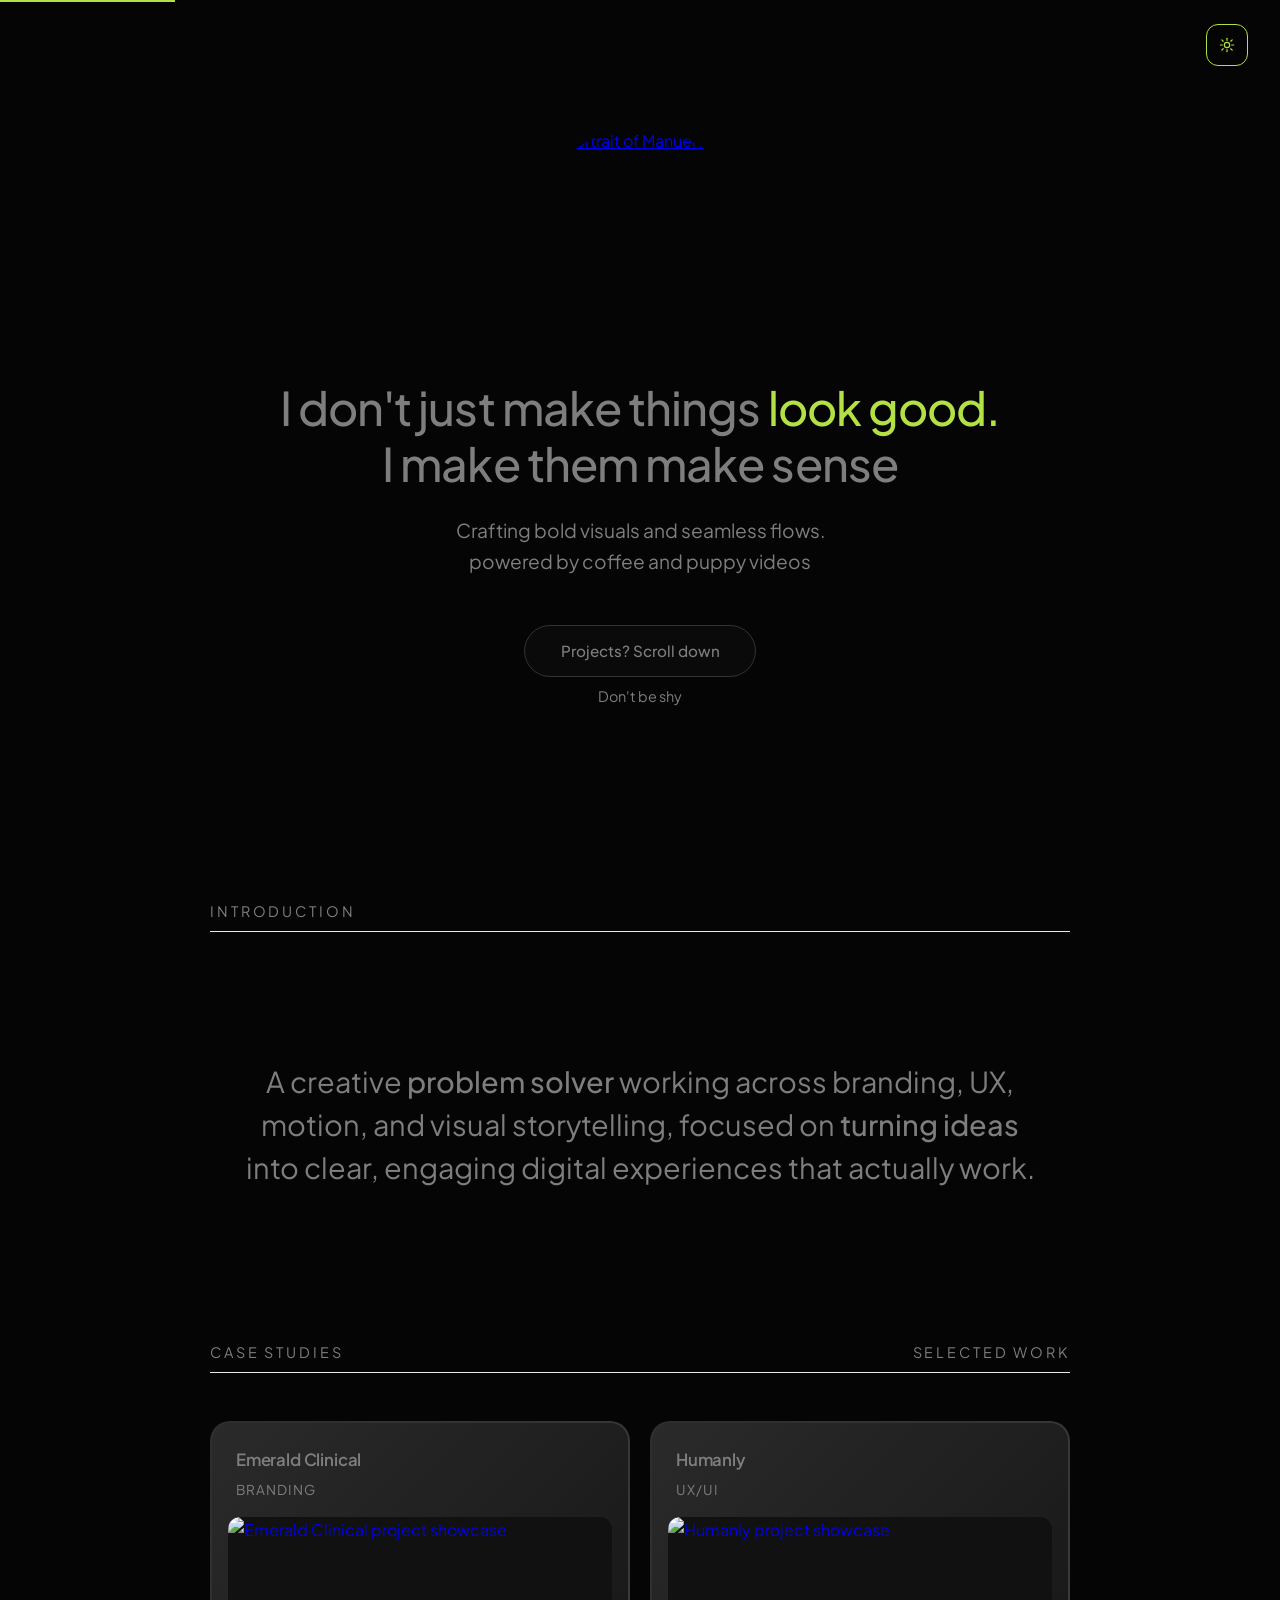
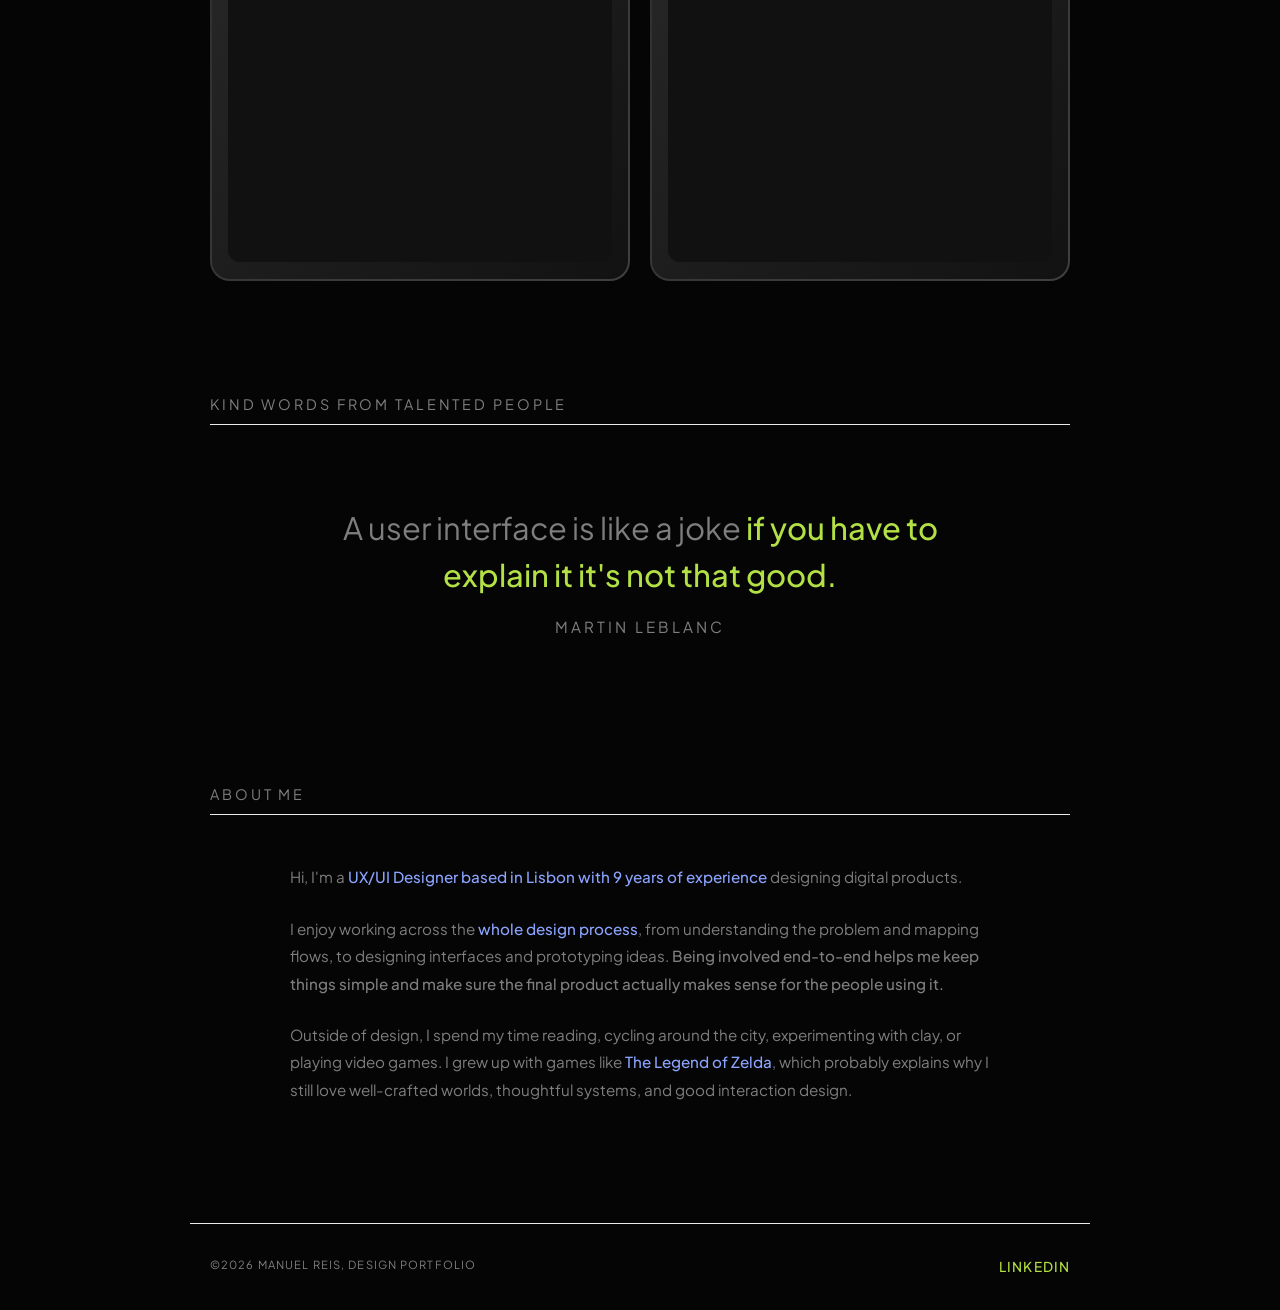
==== index.html @ 75949ef1 "Add files via upload" ====
<!DOCTYPE html>
<html lang="en">
<head>
    <meta charset="UTF-8">
    <meta name="viewport" content="width=device-width, initial-scale=1.0">
    <title>Manuel Reis | Design Portfolio</title>
    <link rel="stylesheet" href="style.css">
    <!-- Fonts -->
    <link href="https://fonts.googleapis.com/css2?family=Plus+Jakarta+Sans:wght@400;500;600;700&display=swap" rel="stylesheet">
    <script src="script.js" defer></script>
</head>
<body>
    <a href="#main-content" class="skip-link">Skip to main content</a>
    
    <!-- Theme Toggle -->
    <div class="theme-toggle-wrapper">
        <button id="theme-toggle" class="theme-btn" aria-label="Switch to light mode" aria-describedby="theme-tooltip">
        <svg class="icon-sun" width="16" height="16" viewBox="0 0 24 24" fill="none" stroke="currentColor" stroke-width="1.8" stroke-linecap="round" stroke-linejoin="round">
            <circle cx="12" cy="12" r="4"/>
            <line x1="12" y1="2" x2="12" y2="5"/>
            <line x1="12" y1="19" x2="12" y2="22"/>
            <line x1="4.22" y1="4.22" x2="6.34" y2="6.34"/>
            <line x1="17.66" y1="17.66" x2="19.78" y2="19.78"/>
            <line x1="2" y1="12" x2="5" y2="12"/>
            <line x1="19" y1="12" x2="22" y2="12"/>
            <line x1="4.22" y1="19.78" x2="6.34" y2="17.66"/>
            <line x1="17.66" y1="6.34" x2="19.78" y2="4.22"/>
        </svg>
        <svg class="icon-moon" width="16" height="16" viewBox="0 0 24 24" fill="none" stroke="currentColor" stroke-width="1.8" stroke-linecap="round" stroke-linejoin="round" style="display:none">
            <path d="M21 12.79A9 9 0 1 1 11.21 3 7 7 0 0 0 21 12.79z"/>
        </svg>
        </button>
        <div id="theme-tooltip" role="tooltip" class="icon-tooltip">Switch to light mode</div>
    </div>

    <div class="background-glow"></div>
    <div class="background-glow-2"></div>
    
    <main id="main-content" class="container">
        
        <!-- Hero Section -->
        <section class="hero fade-in">
            <a href="#about" style="display: inline-block;">
                <div class="profile-pic">
                    <img src="assets/00.png" alt="Portrait of Manuel Reis">
                </div>
            </a>
            <h1 class="hero-title interactive-text">
                <span class="hero-line"><span class="word">I</span> <span class="word">don't</span> <span class="word">just</span> <span class="word">make</span> <span class="word">things</span> <span class="word text-green">look</span> <span class="word text-green">good.</span></span><br>
                <span class="hero-line"><span class="word text-muted">I</span> <span class="word text-muted">make</span> <span class="word text-muted">them</span> <span class="word text-muted">make</span> <span class="word text-muted">sense</span></span>
            </h1>
            <p class="hero-subtitle">
                Crafting bold visuals and seamless flows.<br>
                powered by coffee and puppy videos
            </p>
            <div class="hero-cta">
                <a href="#projects" class="btn-pill">
                    Projects? Scroll down
                </a>
                <span class="btn-caption">Don't be shy</span>
            </div>
        </section>

        <!-- Introduction Section -->
        <section class="introduction fade-in">
            <div class="divider">
                <span class="divider-text">INTRODUCTION</span>
            </div>
            <h2 class="intro-text">
                A creative <span class="text-white">problem solver</span> working across branding, UX, motion, and visual storytelling, focused on <span class="text-white">turning ideas</span> into clear, engaging digital experiences that actually work.
            </h2>
        </section>

        <!-- Case Studies Section -->
        <section id="projects" class="case-studies fade-in">
            <div class="divider">
                <span class="divider-text">CASE STUDIES</span>
                <span class="divider-text right">SELECTED WORK</span>
            </div>

            <div class="project-cards-grid">
                <!-- Card 1: Emerald Clinical -->
                <a href="emerald-clinical.html" class="proj-card" id="card-emerald">
                    <div class="proj-card-top">
                        <div class="proj-card-meta">
                            <h3 class="proj-card-name">Emerald Clinical</h3>
                            <span class="proj-card-cat">Branding</span>
                        </div>
                    </div>
                    <div class="proj-card-image">
                        <img src="assets/Emerald_cover_Homepage.png" alt="Emerald Clinical project showcase" class="proj-card-img">
                    </div>
                    <div class="proj-card-bottom">
                        <span class="proj-card-year">2024</span>
                        <span class="proj-card-cta">View case study</span>
                    </div>
                </a>

                <!-- Card 2: Humanly -->
                <a href="humanly.html" class="proj-card" id="card-humanly">
                    <div class="proj-card-top">
                        <div class="proj-card-meta">
                            <h3 class="proj-card-name">Humanly</h3>
                            <span class="proj-card-cat">UX/UI</span>
                        </div>
                    </div>
                    <div class="proj-card-image">
                        <img src="assets/Humanly_cover_Homepage.png" alt="Humanly project showcase" class="proj-card-img">
                    </div>
                    <div class="proj-card-bottom">
                        <span class="proj-card-year">2025</span>
                        <span class="proj-card-cta">View case study</span>
                    </div>
                </a>
            </div>
        </section>

        <!-- Quote Section -->
        <section class="quote-section fade-in">
            <div class="divider">
                <span class="divider-text">KIND WORDS FROM TALENTED PEOPLE</span>
            </div>
            <blockquote class="quote-text">
                A user interface is like a joke <span class="text-green">if you have to explain it it's not that good.</span>
            </blockquote>
            <cite class="quote-author">MARTIN LEBLANC</cite>
        </section>

        <!-- About Me Section -->
        <section id="about" class="about-me fade-in">
            <div class="divider">
                <span class="divider-text">ABOUT ME</span>
            </div>
            <div class="about-content">
                <p>
                    Hi, I'm a <span class="text-primary">UX/UI Designer based in Lisbon with 9 years of experience</span> designing digital products.
                </p>
                    <p class="intro-paragraph">
                        I enjoy working across the <span class="text-primary">whole design process</span>, from understanding the problem and mapping flows, to designing interfaces and prototyping ideas. <span class="text-white">Being involved end-to-end helps me keep things simple and make sure the final product actually makes sense for the people using it.</span>
                    </p>
                <p>
                    Outside of design, I spend my time reading, cycling around the city, experimenting with clay, or playing video games. I grew up with games like <span class="text-primary">The Legend of Zelda</span>, which probably explains why I still love well-crafted worlds, thoughtful systems, and good interaction design.
                </p>
            </div>
        </section>

    </main>

    <!-- Footer -->
    <footer class="site-footer fade-in">
        <span class="footer-left">©2026 MANUEL REIS, DESIGN PORTFOLIO</span>
        <a href="https://www.linkedin.com/in/manuel-reis-8537a1b6/" target="_blank" rel="noopener noreferrer" class="footer-right text-green">LINKEDIN</a>
    </footer>

</body>
</html>
---- style.css ----
:root {
    --bg-color: #050505;
    --text-main: #7E7E7E;
    --text-white: #7E7E7E;
    --text-green: #B2E045; /* Dark mode green */
    --green-rgb: 178, 224, 69;
    --primary-color: #8BA4FF; /* Dark mode primary blue */
    --primary-rgb: 139, 164, 255;
    --border-color: #333333;
    
    --font-sans: 'Plus Jakarta Sans', sans-serif;
    --font-serif: 'Plus Jakarta Sans', sans-serif;
}

* {
    margin: 0;
    padding: 0;
    box-sizing: border-box;
}

html {
    scroll-behavior: smooth;
}

body {
    background-color: var(--bg-color);
    background-image: url('assets/Home.png');
    background-size: 100% auto;
    background-position: top center;
    background-repeat: no-repeat;
    color: var(--text-main);
    font-family: var(--font-sans);
    line-height: 1.6;
    overflow-x: hidden;
    position: relative;
    -webkit-font-smoothing: antialiased;
}

/* Background Gradients */
.background-glow, .background-glow-2 {
    display: none;
}

.container {
    max-width: 900px;
    margin: 0 auto;
    padding: 0 20px;
}

/* Typography Utilities */
.text-white { color: var(--text-white); font-weight: 500; }
.text-green { color: var(--text-green); font-weight: 500; }
.text-primary { color: var(--primary-color); font-weight: 500; }
.text-muted { color: #7E7E7E; }

/* Dividers */
.divider {
    border-bottom: 1.5px solid #eae9ed;
    margin-bottom: 3rem;
    position: relative;
    display: flex;
    justify-content: space-between;
    padding-bottom: 0.5rem;
}

.divider-text {
    font-size: 0.9rem;
    letter-spacing: 0.2em;
    text-transform: uppercase;
    color: #7E7E7E;
}

/* Sections Setup */
section {
    padding: 6rem 0;
}

.introduction {
    padding-bottom: 1rem;
}

.case-studies {
    padding-top: 1rem;
    padding-bottom: 2rem;
}

/* â”€â”€ New project cards grid â”€â”€ */
.project-cards-grid {
    display: grid;
    grid-template-columns: 1fr 1fr;
    gap: 1.25rem;
    align-items: start;
}

.proj-card {
    display: flex;
    flex-direction: column;
    background: linear-gradient(135deg, #2a2a2a, #121212) padding-box,
                linear-gradient(135deg, #2d2d2d, #404040) border-box;
    border: 2.5px solid transparent;
    border-radius: 20px;
    overflow: hidden;
    text-decoration: none;
    cursor: pointer;
    transition: transform 0.3s ease, box-shadow 0.3s ease, opacity 0.3s ease, background 0.3s ease;
    min-height: 460px;
}

.proj-card:hover {
    background: linear-gradient(135deg, #2a2a2a, #121212) padding-box,
                linear-gradient(135deg, var(--primary-color), var(--primary-color)) border-box;
    transform: translateY(-4px);
    box-shadow: 0 20px 60px rgba(0,0,0,0.5), 0 0 50px rgba(var(--primary-rgb), 0.35);
}

.project-cards-grid:hover .proj-card:not(:hover) {
    opacity: 0.4;
}

.proj-card-top {
    padding: 1.5rem 1.5rem 1rem;
    display: flex;
    align-items: flex-start;
    justify-content: space-between;
}

.proj-card-meta {
    display: flex;
    flex-direction: column;
    gap: 0.3rem;
}

.proj-card-name {
    font-size: 1.05rem;
    font-weight: 600;
    color: #7E7E7E;
    letter-spacing: -0.01em;
    transition: font-size 0.3s ease;
}

.proj-card:hover .proj-card-name {
    font-size: 1.35rem;
    color: var(--primary-color);
}

.proj-card-cat {
    font-size: 0.85rem;
    color: #7E7E7E;
    letter-spacing: 0.08em;
    text-transform: uppercase;
}

.proj-card-image {
    flex: 1;
    background: #111;
    margin: 0 1rem 1rem;
    border-radius: 12px;
    min-height: 300px;
    overflow: hidden;
    position: relative;
    transition: background 0.3s ease, margin 0.3s ease;
}

.proj-card:hover .proj-card-image {
    background: #141414;
    margin-bottom: 0;
}

.proj-card-img {
    position: absolute;
    top: 0;
    left: 0;
    width: 100%;
    height: 100%;
    object-fit: cover;
    display: block;
}


.proj-card-bottom {
    padding: 0 1.5rem;
    display: flex;
    justify-content: space-between;
    align-items: center;
    border-top: 1px solid transparent;
    margin-top: 0;
    max-height: 0;
    opacity: 0;
    overflow: hidden;
    transition: max-height 0.4s ease, opacity 0.4s ease, padding 0.4s ease, margin-top 0.4s ease, border-color 0.4s ease;
}

.proj-card:hover .proj-card-bottom {
    padding: 1rem 1.5rem;
    max-height: 80px;
    opacity: 1;
    border-top-color: #1a1a1a;
    margin-top: 1rem;
}

.proj-card-year {
    font-size: 0.85rem;
    color: #7E7E7E;
    letter-spacing: 0.1em;
}

.proj-card-cta {
    display: inline-flex;
    align-items: center;
    justify-content: center;
    font-size: 0.75rem;
    font-weight: 600;
    color: #000;
    background: var(--primary-color);
    border: none;
    border-radius: 50px;
    padding: 0.5rem 1.4rem;
    letter-spacing: 0.02em;
    transition: opacity 0.3s ease, transform 0.3s ease;
}

.proj-card:hover .proj-card-cta {
    opacity: 0.85;
}

/* Hero Section */
.hero {
    text-align: center;
    padding: 8rem 0 6rem;
    display: flex;
    flex-direction: column;
    align-items: center;
}

.profile-pic {
    width: 220px;
    height: 220px;
    border-radius: 50%;
    overflow: hidden;
    margin-bottom: 2rem;
    cursor: pointer;
}

.profile-pic img {
    width: 100%;
    height: 100%;
    object-fit: cover;
    transition: transform 0.4s ease;
}

.profile-pic:hover img {
    transform: scale(1.15);
}

.hero-title {
    font-family: var(--font-sans);
    font-size: clamp(1.5rem, 4vw, 2.9rem);
    font-weight: 500;
    line-height: 1.2;
    color: var(--text-white);
    margin-bottom: 1.5rem;
    letter-spacing: -0.02em;
}

.hero-line {
    display: inline-block;
    transition: transform 0.3s ease;
}

.hero-line:hover {
    transform: scale(1.05);
}

@media (min-width: 768px) {
    .hero-title {
        white-space: nowrap;
    }
}

/* Liquid Blur Text Effect */
.interactive-text .word {
    transition: color 1s ease-out, text-shadow 1s ease-out;
    cursor: default;
}

.interactive-text .word:hover {
    color: var(--text-green);
    text-shadow: 0 0 15px rgba(var(--green-rgb), 0.8), 0 0 30px rgba(var(--green-rgb), 0.4);
    transition: color 0.05s ease-in, text-shadow 0.05s ease-in;
}

.hero-subtitle {
    font-size: 1.2rem;
    color: var(--text-main);
    margin-bottom: 3rem;
}

.hero-cta {
    display: flex;
    flex-direction: column;
    align-items: center;
    gap: 0.5rem;
}

.btn-pill {
    display: inline-block;
    padding: 0.8rem 2.2rem;
    border: 1.5px solid var(--border-color);
    border-radius: 50px;
    color: var(--text-white);
    font-size: 0.95rem;
    font-weight: 500;
    text-decoration: none;
    transition: all 0.3s cubic-bezier(0.25, 0.8, 0.25, 1);
    background: rgba(255,255,255,0.02);
}

.btn-pill:hover {
    background: var(--primary-color);
    border-color: transparent;
    color: #000;
    transform: scale(1.05);
    box-shadow: 0 0 25px rgba(var(--primary-rgb), 0.5), 0 0 50px rgba(var(--primary-rgb), 0.2); 
}

.btn-caption {
    font-size: 0.9rem;
    color: #7E7E7E;
}

/* Introduction Section */
.intro-text {
    font-family: var(--font-serif);
    font-size: 1.8rem;
    line-height: 1.5;
    font-weight: 400;
    color: var(--text-main);
    text-align: center;
    max-width: 800px;
    margin: 0 auto;
    padding: 80px 0 120px;
    transition: transform 0.3s ease;
}

.intro-text:hover {
    transform: scale(1.05);
}

/* Case Studies */
.project-list {
    display: flex;
    flex-direction: column;
    gap: 6rem;
}

/* Clickable project card */
.project-item--link {
    display: block;
    text-decoration: none;
    color: inherit;
    cursor: pointer;
}

.project-item--link:hover .project-images img {
    box-shadow: 0 0 25px rgba(var(--primary-rgb), 0.4), 0 0 50px rgba(var(--primary-rgb), 0.15);
}

.project-item--link:hover .project-title {
    opacity: 0.85;
}

.project-tag--cta {
    color: var(--primary-color) !important;
    border-color: rgba(var(--primary-rgb), 0.4) !important;
    background: rgba(var(--primary-rgb), 0.06);
    transition: background 0.3s ease, border-color 0.3s ease;
}

.project-item--link:hover .project-tag--cta {
    background: rgba(var(--primary-rgb), 0.12);
    border-color: rgba(var(--primary-rgb), 0.7) !important;
}

.project-meta {
    display: flex;
    align-items: center;
    gap: 1rem;
    margin-bottom: 1.5rem;
    font-size: 0.75rem;
    letter-spacing: 0.05em;
}

.project-year {
    color: #7E7E7E;
}

.project-title {
    font-size: 0.9rem;
    letter-spacing: 0.1em;
}

.project-tag {
    border: 1px solid var(--border-color);
    padding: 0.2rem 0.6rem;
    border-radius: 20px;
    color: #7E7E7E;
}

.project-images {
    display: flex;
    gap: 1.5rem;
    width: 100%;
}

.project-images img {
    border-radius: 12px;
    object-fit: cover;
    min-width: 0;
    max-width: 100%;
    transition: transform 0.3s cubic-bezier(0.25, 0.8, 0.25, 1), box-shadow 0.3s cubic-bezier(0.25, 0.8, 0.25, 1);
    position: relative;
    cursor: pointer;
}

.project-images img:hover {
    transform: scale(1.03);
    box-shadow: 0 0 25px rgba(var(--primary-rgb), 0.5), 0 0 50px rgba(var(--primary-rgb), 0.2);
    z-index: 10;
}

/* Emerald Clinical Images */
.project-list .project-item:nth-child(1) .img-left,
.project-list .project-item:nth-child(1) .img-right {
    width: 498px;
    height: 205px;
}

/* Humanly Images */
.project-list .project-item:nth-child(2) .img-left {
    width: 363px;
    height: 207px;
}

.project-list .project-item:nth-child(2) .img-right {
    width: 617px;
    height: 207px;
}

/* Quote Section */
.quote-section {
    text-align: center;
    padding: 5rem 0 3rem;
}

.quote-text {
    font-family: var(--font-serif);
    font-size: calc(1.8rem + 2px);
    line-height: 1.5;
    font-weight: 400;
    color: var(--text-main);
    margin-bottom: 1rem;
    margin-top: 5rem; /* added extra space above quote */
    max-width: 700px;
    margin-left: auto;
    margin-right: auto;
    transition: transform 0.3s ease;
}

.quote-text:hover {
    transform: scale(1.05);
}

.quote-author {
    font-size: 0.95rem;
    letter-spacing: 0.2em;
    color: #7E7E7E;
    text-transform: uppercase;
    font-style: normal;
}

/* About Me Section */
.about-content {
    font-size: 0.95rem;
    line-height: 1.8;
    max-width: 700px;
    margin: 0 auto;
}

.about-content p {
    margin-bottom: 1.5rem;
}

/* Footer */
.site-footer {
    border-top: 1.5px solid #eae9ed;
    padding: 2rem 20px;
    display: flex;
    justify-content: space-between;
    font-size: 0.7rem;
    letter-spacing: 0.1em;
    color: #7E7E7E;
    max-width: 900px;
    margin: 0 auto;
}

.site-footer .footer-right {
    font-size: 0.85rem;
    color: var(--text-green);
    text-decoration: none;
    display: inline-block;
    transition: transform 0.3s ease;
}

.site-footer .footer-right:hover {
    transform: scale(1.1);
}


/* Animations */
.fade-in {
    opacity: 0;
    transform: translateY(20px);
    transition: opacity 0.8s ease-out, transform 0.8s ease-out;
}

.fade-in.visible {
    opacity: 1;
    transform: translateY(0);
}

/* Responsive */
@media (max-width: 768px) {
    .project-images {
        flex-direction: column;
    }
    .project-images .img-left,
    .project-images .img-right {
        height: 200px;
    }
    .intro-text, .quote-text {
        font-size: 1.4rem;
    }
    .hero-title {
        font-size: 1.8rem;
    }
    .project-cards-grid {
        grid-template-columns: 1fr;
    }
}

/* ============================================
   THEME TOGGLE BUTTON
   ============================================ */
.theme-btn {
    position: fixed;
    top: 1.5rem;
    right: 2rem;
    z-index: 300;
    width: 42px;
    height: 42px;
    border-radius: 12px;
    border: 1px solid var(--text-green);
    background: transparent;
    backdrop-filter: blur(10px);
    -webkit-backdrop-filter: blur(10px);
    display: flex;
    align-items: center;
    justify-content: center;
    cursor: pointer;
    color: var(--text-green);
    transition: border-color 0.25s ease, background 0.25s ease, color 0.25s ease, transform 0.2s ease;
}

.theme-btn:hover {
    border-color: var(--text-green);
    background: rgba(var(--green-rgb), 0.08);
    color: var(--text-green);
    transform: scale(1.05);
}

.theme-btn svg {
    display: block;
    flex-shrink: 0;
}

/* ============================================
   LIGHT MODE â€” Home Page
   ============================================ */
body.light-mode {
    --bg-color: #f7f7f5;
    --text-main: #222428;
    --text-white: #222428;
    --text-green: #c8f55a; /* Light mode green */
    --green-rgb: 200, 245, 90;
    --primary-color: #4a6ffe; /* Light mode primary blue */
    --primary-rgb: 74, 111, 254;
    --border-color: #e5e5e5;
    background-color: #f7f7f5;
    background-image: url('assets/Light mode background.png');
    background-size: 100% auto;
    background-position: top center;
    background-repeat: no-repeat;
    color: #222428;
}

/* Theme button in light mode */
.light-mode .theme-btn {
    border-color: var(--primary-color);
    background: transparent;
    color: var(--primary-color);
}

.light-mode .theme-btn:hover {
    border-color: var(--primary-color);
    background: rgba(var(--primary-rgb), 0.08);
    color: var(--primary-color);
}

/* Dividers */
.light-mode .divider {
    border-bottom: 1.5px solid #808f98;
}

.light-mode .divider-text {
    color: #222428;
}

/* Hero */
.light-mode .hero-title {
    color: #222428;
}

.light-mode .hero-subtitle {
    color: #222428;
}

.light-mode .btn-pill {
    border: 1.5px solid #808f98;
    color: #222428;
    background: rgba(0,0,0,0.02);
}

.light-mode .btn-pill:hover {
    background: var(--primary-color);
    border-color: transparent;
    color: #fff;
    box-shadow: 0 0 20px rgba(var(--primary-rgb), 0.2);
}

.light-mode .btn-caption {
    color: #c0c0c0;
}

/* Text utilities */
.light-mode .text-white { color: #222428; }
.light-mode .text-primary { color: var(--primary-color); }
.light-mode .text-muted { color: #c0c0c0; }

/* Intro */
.light-mode .intro-text {
    color: #222428;
}

/* Project cards */
.light-mode .proj-card {
    background: #ffffff;
    border-color: #ebebeb;
    box-shadow: 0 2px 12px rgba(0,0,0,0.06);
}

.light-mode .proj-card:hover {
    border-color: var(--primary-color);
    box-shadow: 0 16px 48px rgba(0,0,0,0.1), 0 0 40px rgba(var(--primary-rgb), 0.35);
}

.light-mode .proj-card-name {
    color: #222428;
}

.light-mode .proj-card-cat {
    color: #222428;
}

.light-mode .proj-card-image {
    background: #f3f4f6;
}

.light-mode .proj-card:hover .proj-card-image {
    background: #eef0f2;
}



.light-mode .proj-card-bottom {
    border-top-color: transparent;
}

.light-mode .proj-card:hover .proj-card-bottom {
    border-top-color: #f0f0f0;
}

.light-mode .proj-card-year {
    color: #222428;
}

.light-mode .proj-card-cta {
    color: #ffffff;
    background: var(--primary-color);
    border: none;
}

.light-mode .proj-card:hover .proj-card-cta {
    opacity: 0.85;
}

/* Quote */
.light-mode .quote-text {
    color: #222428;
}

.light-mode .text-green {
    color: #8ebc0f;
}

.light-mode .quote-author {
    color: #222428;
}

/* About */
.light-mode .about-content p {
    color: #222428;
}

/* Footer */
.light-mode .site-footer {
    border-top: 1.5px solid #808f98;
    color: #222428;
}

.light-mode .site-footer a {
    color: #8ebc0f;
}

/* Interactive text hover */
.light-mode .interactive-text .word:hover {
    color: var(--text-green);
    text-shadow: 0 0 12px rgba(var(--green-rgb), 0.5);
}

/* ============================================
   ACCESSIBILITY IMPROVEMENTS
   ============================================ */
.skip-link {
    position: absolute;
    top: -40px;
    left: 0;
    background: var(--text-green);
    color: #000;
    padding: 8px;
    z-index: 1000;
    transition: top 0.3s;
    text-decoration: none;
    font-weight: bold;
}

.skip-link:focus {
    top: 0;
}

.sr-only {
    position: absolute;
    width: 1px;
    height: 1px;
    padding: 0;
    margin: -1px;
    overflow: hidden;
    clip: rect(0, 0, 0, 0);
    white-space: nowrap;
    border-width: 0;
}

*:focus-visible {
    outline: 2px solid var(--text-green) !important;
    outline-offset: 2px !important;
}

.theme-toggle-wrapper {
    position: fixed;
    top: 1.5rem;
    right: 2rem;
    z-index: 300;
}

.theme-toggle-wrapper .theme-btn {
    position: relative;
    top: auto;
    right: auto;
}

.icon-tooltip {
    position: absolute;
    top: 130%;
    right: 0;
    background: #222;
    color: #fff;
    padding: 0.5rem 0.8rem;
    font-size: 0.75rem;
    border-radius: 6px;
    white-space: nowrap;
    opacity: 0;
    visibility: hidden;
    transition: opacity 0.2s ease, visibility 0.2s ease;
    transition-delay: 0s;
    pointer-events: none;
    border: 1px solid #333;
}

.theme-toggle-wrapper:hover .icon-tooltip,
.theme-btn:focus-visible + .icon-tooltip {
    opacity: 1;
    visibility: visible;
    transition-delay: 300ms;
}

.light-mode .icon-tooltip {
    background: #fff;
    color: #000;
    border-color: #ddd;
}

@media (prefers-reduced-motion: reduce) {
    *, *::before, *::after {
        animation-duration: 0.01ms !important;
        animation-iteration-count: 1 !important;
        transition-duration: 0.01ms !important;
        scroll-behavior: auto !important;
    }
}
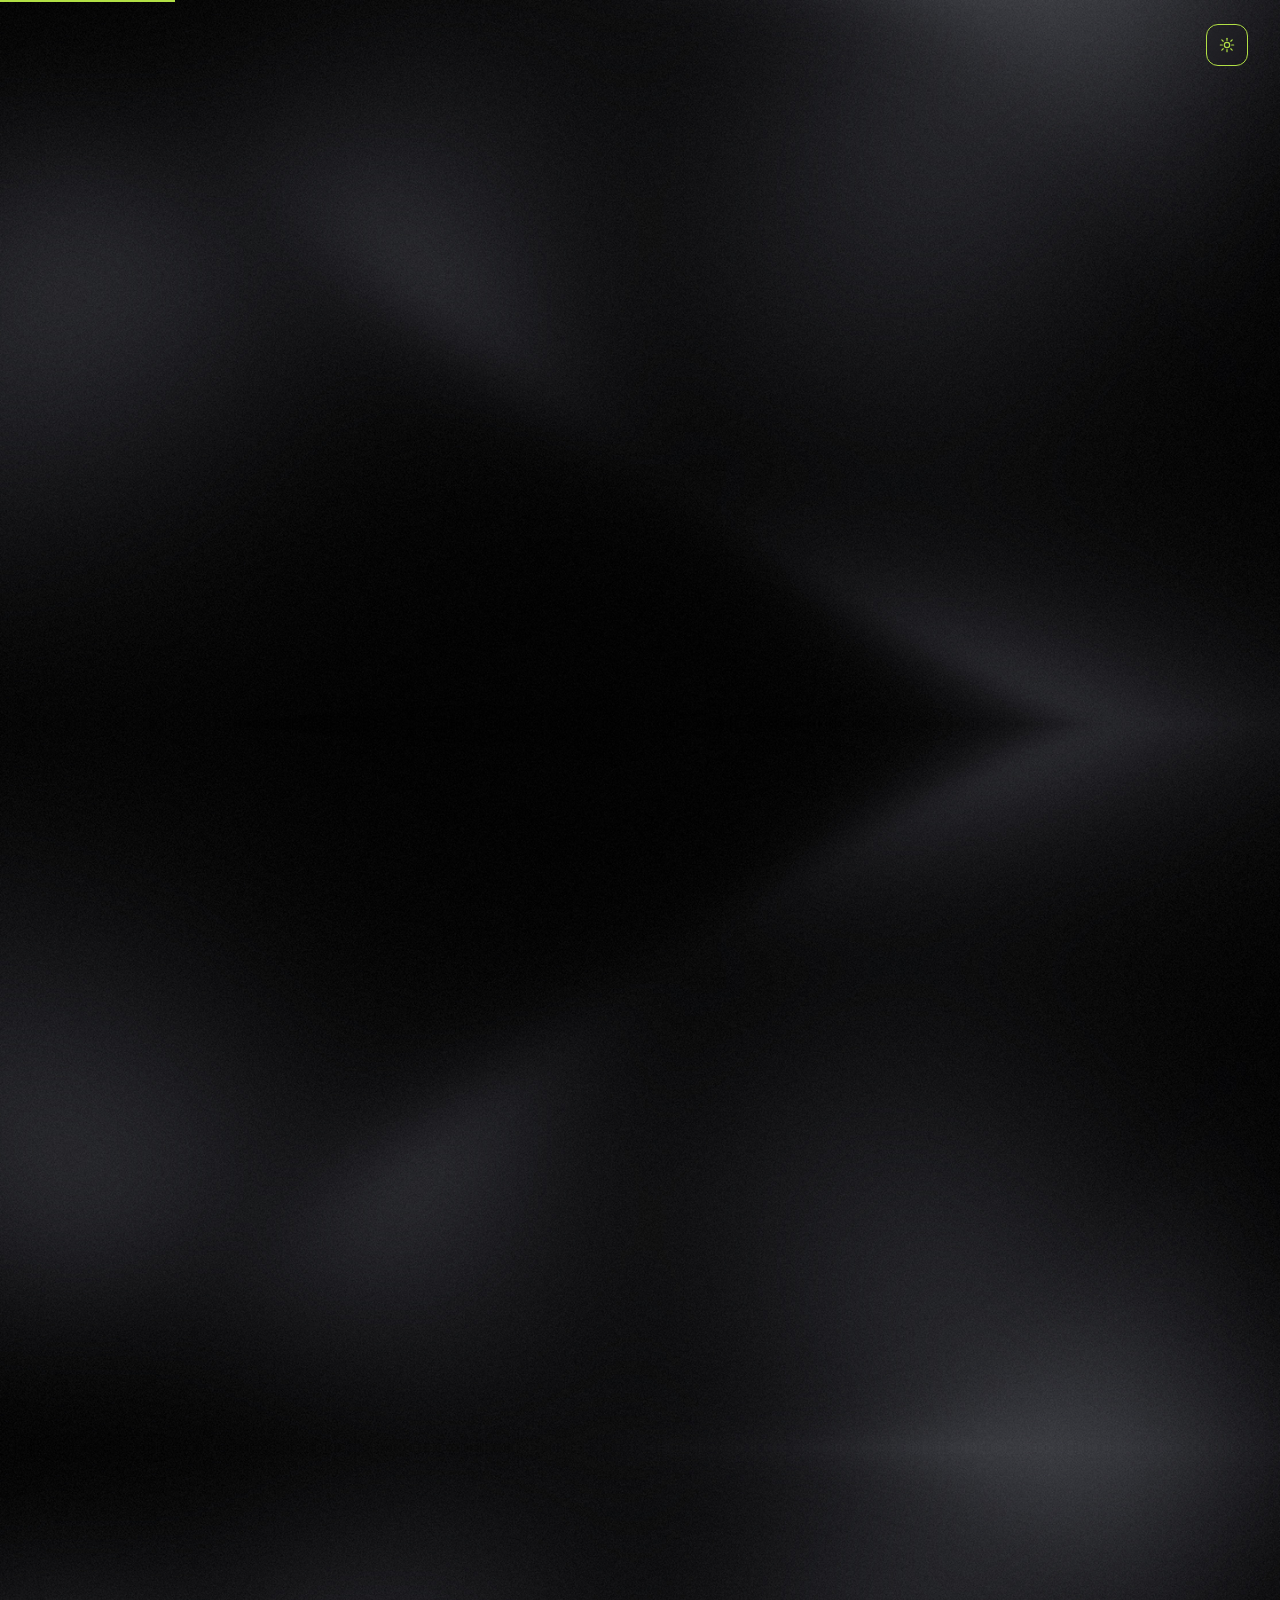
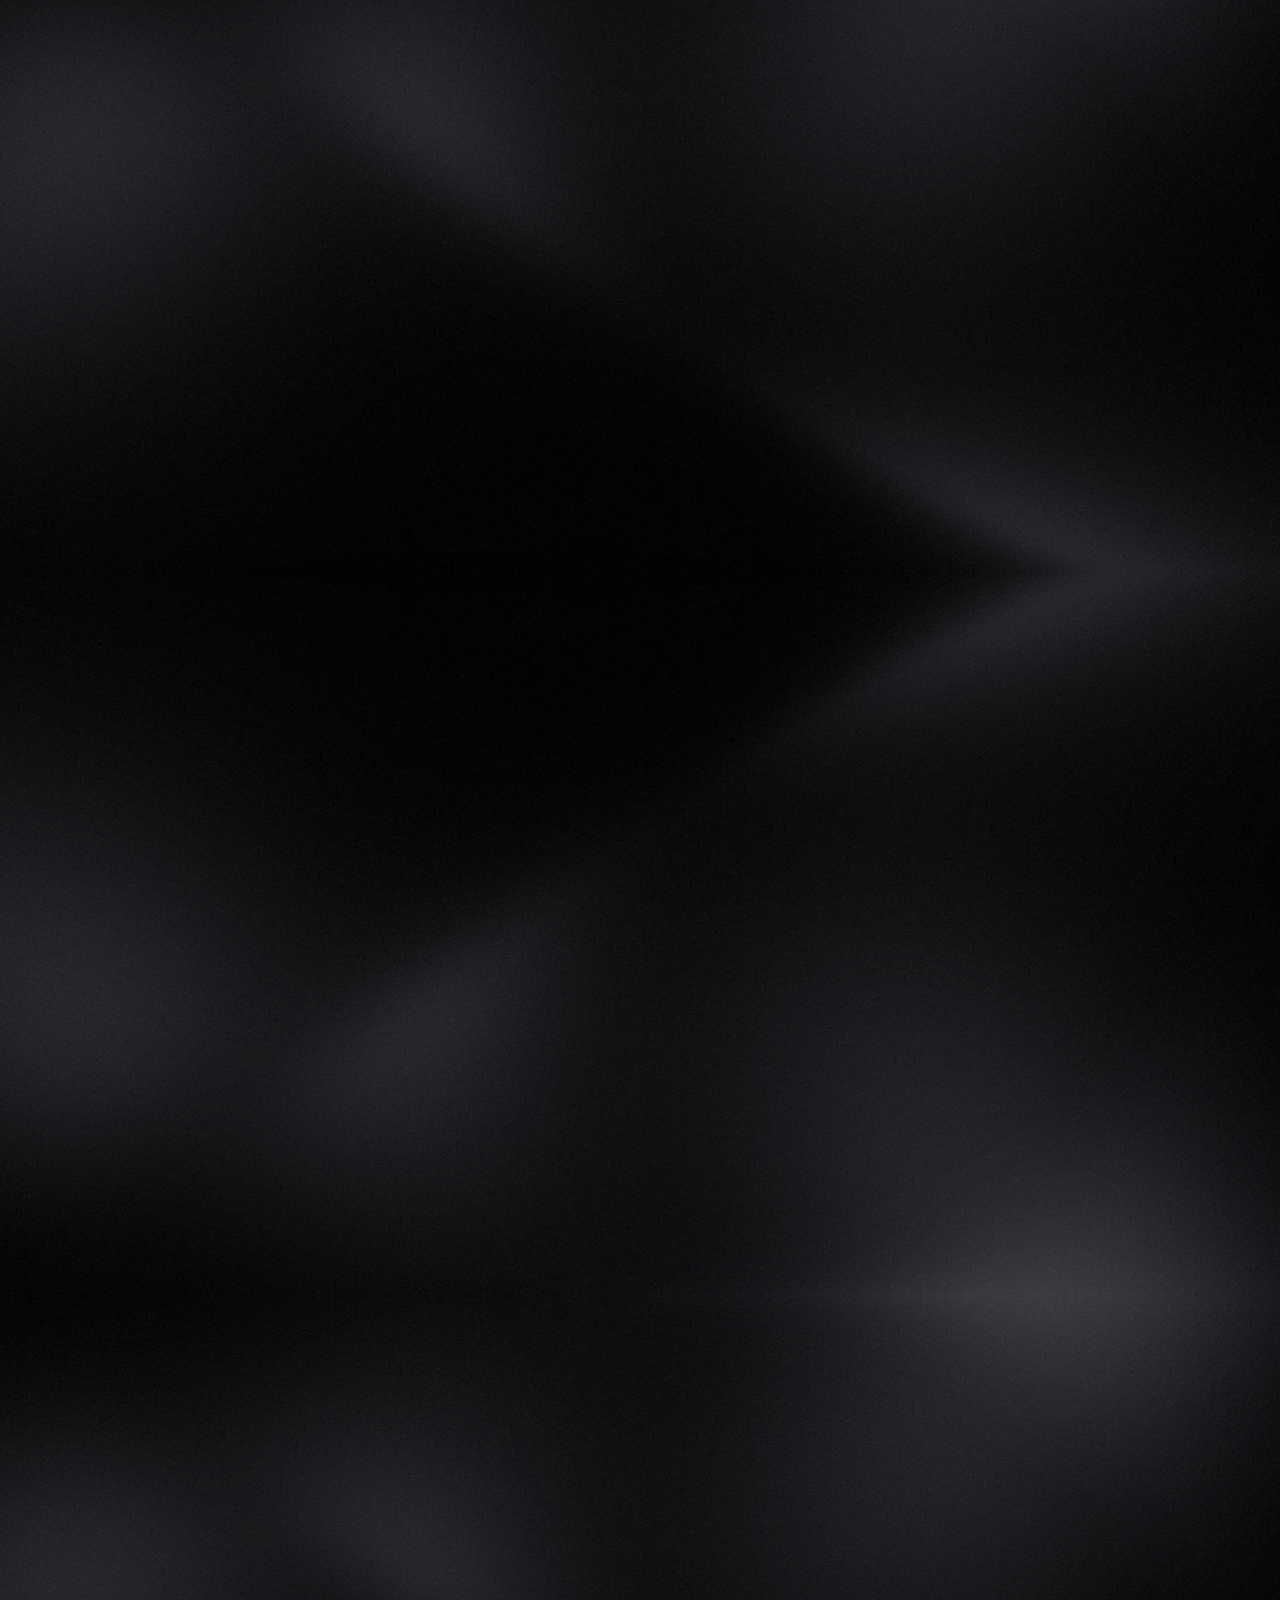
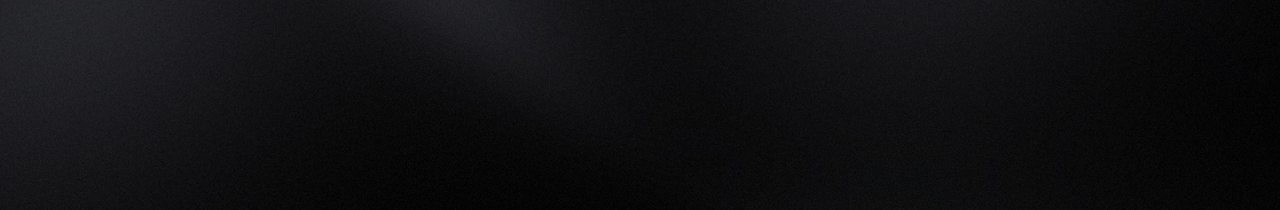
==== commit fec26562: "Update index.html" ====
--- a/index.html
+++ b/index.html
@@ -112,6 +112,23 @@
                         <span class="proj-card-cta">View case study</span>
                     </div>
                 </a>
+
+                <!-- Card 3: Rotki -->
+                <a href="rotki.html" class="proj-card" id="card-rotki">
+                    <div class="proj-card-top">
+                        <div class="proj-card-meta">
+                            <h3 class="proj-card-name">Rotki</h3>
+                            <span class="proj-card-cat">UX</span>
+                        </div>
+                    </div>
+                    <div class="proj-card-image">
+                        <img src="assets/Rotki_cover_Homepage.png" alt="Rotki project showcase" class="proj-card-img">
+                    </div>
+                    <div class="proj-card-bottom">
+                        <span class="proj-card-year">2026</span>
+                        <span class="proj-card-cta">View case study</span>
+                    </div>
+                </a>
             </div>
         </section>
 
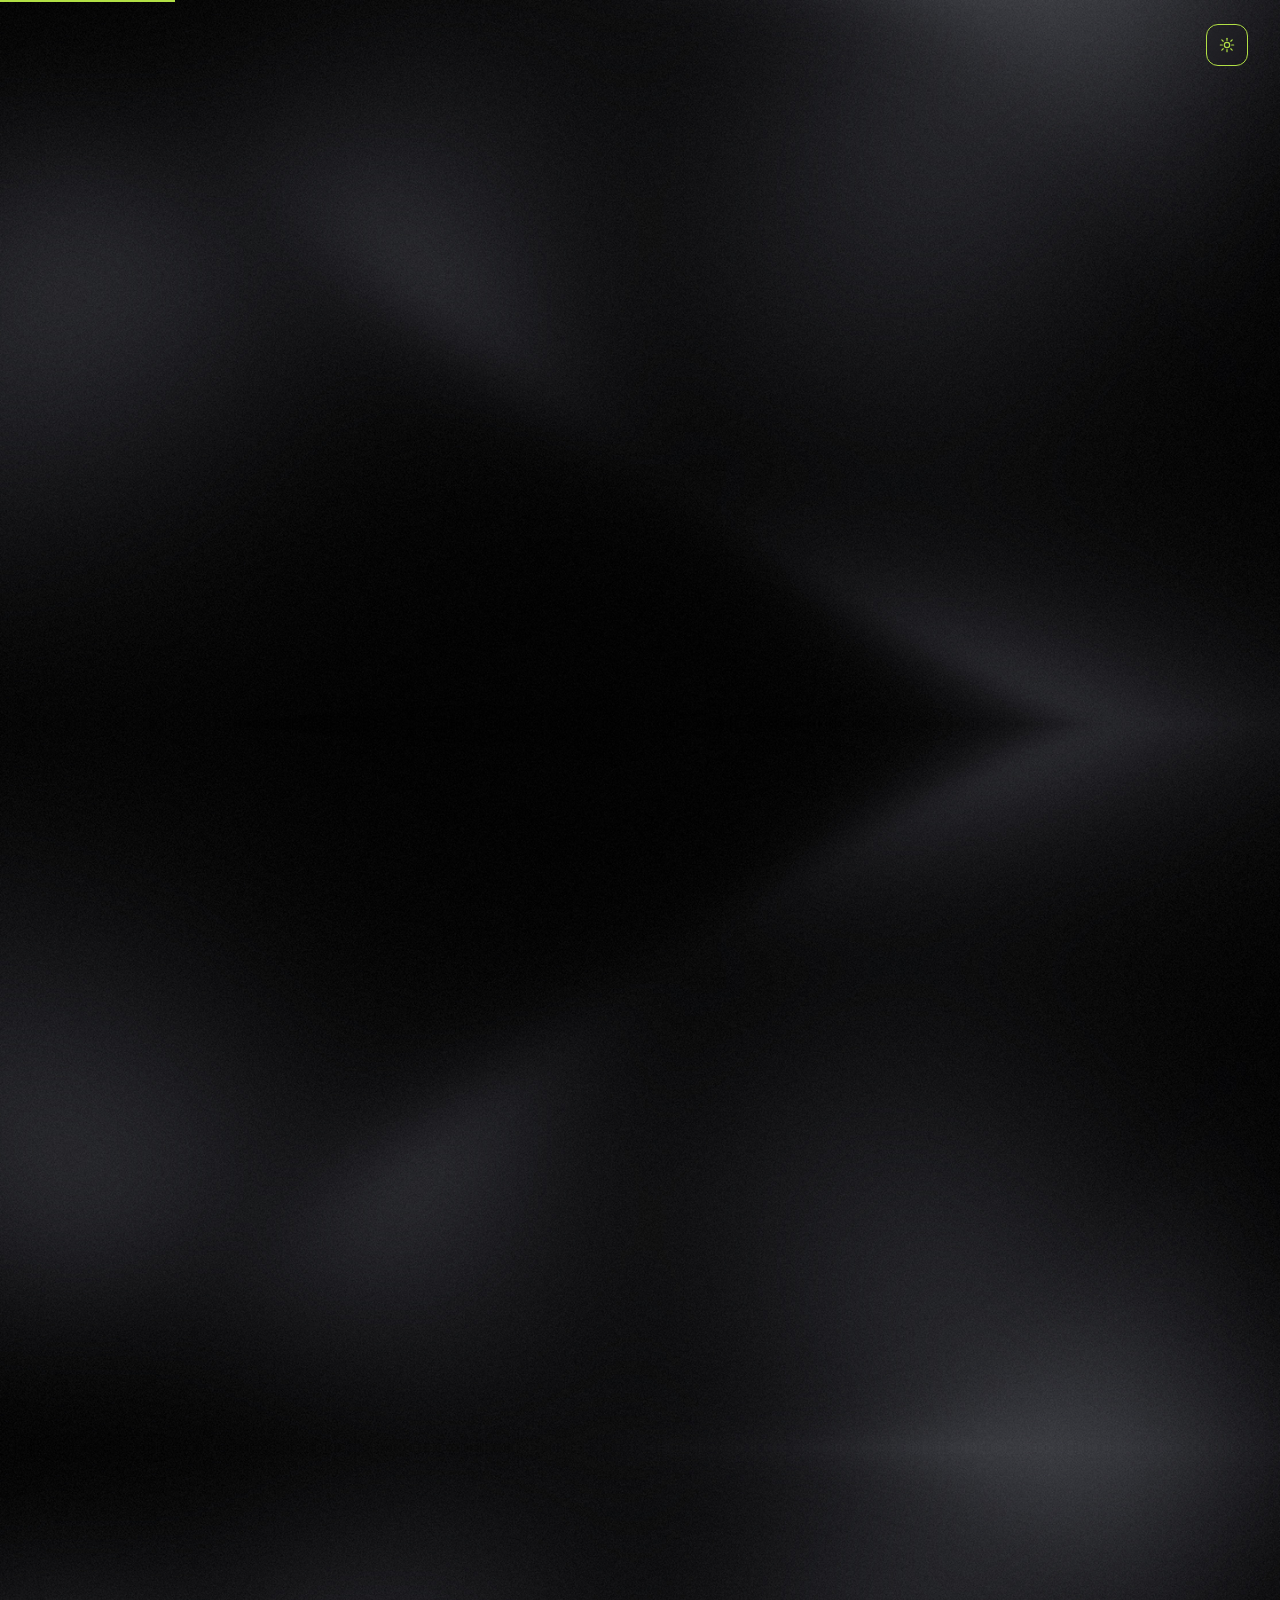
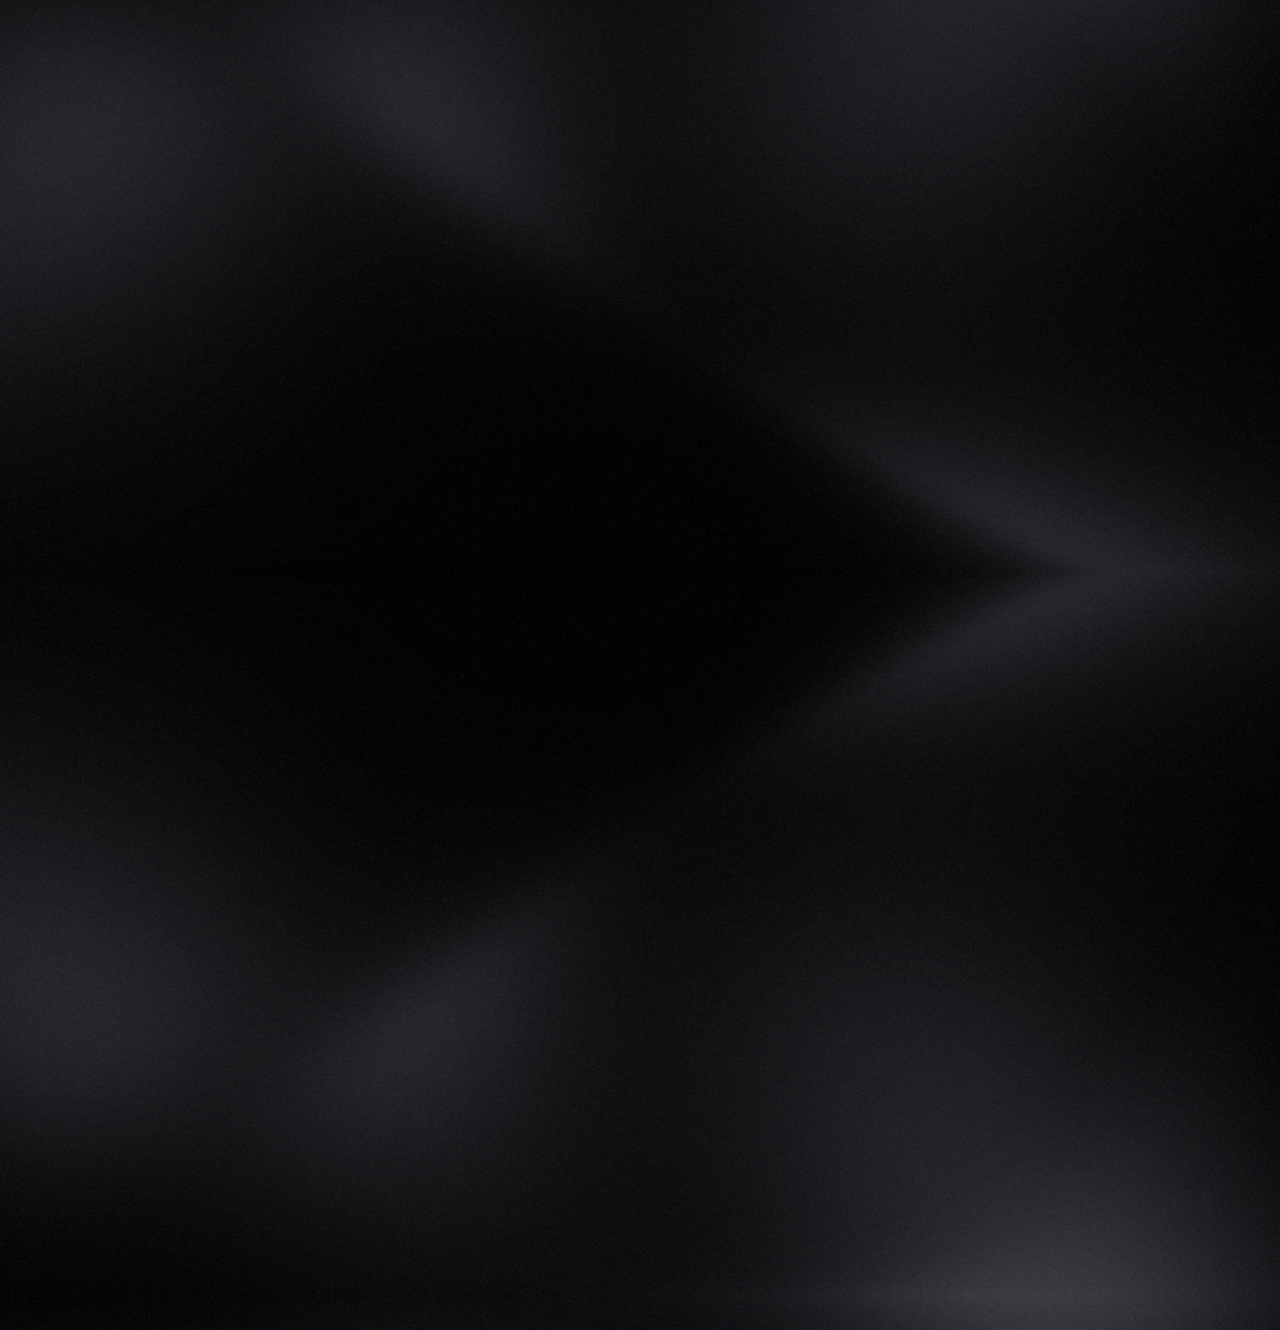
==== commit 64294022: "Update index.html" ====
--- a/index.html
+++ b/index.html
@@ -112,23 +112,6 @@
                         <span class="proj-card-cta">View case study</span>
                     </div>
                 </a>
-
-                <!-- Card 3: Rotki -->
-                <a href="rotki.html" class="proj-card" id="card-rotki">
-                    <div class="proj-card-top">
-                        <div class="proj-card-meta">
-                            <h3 class="proj-card-name">Rotki</h3>
-                            <span class="proj-card-cat">UX</span>
-                        </div>
-                    </div>
-                    <div class="proj-card-image">
-                        <img src="assets/Rotki_cover_Homepage.png" alt="Rotki project showcase" class="proj-card-img">
-                    </div>
-                    <div class="proj-card-bottom">
-                        <span class="proj-card-year">2026</span>
-                        <span class="proj-card-cta">View case study</span>
-                    </div>
-                </a>
             </div>
         </section>
 
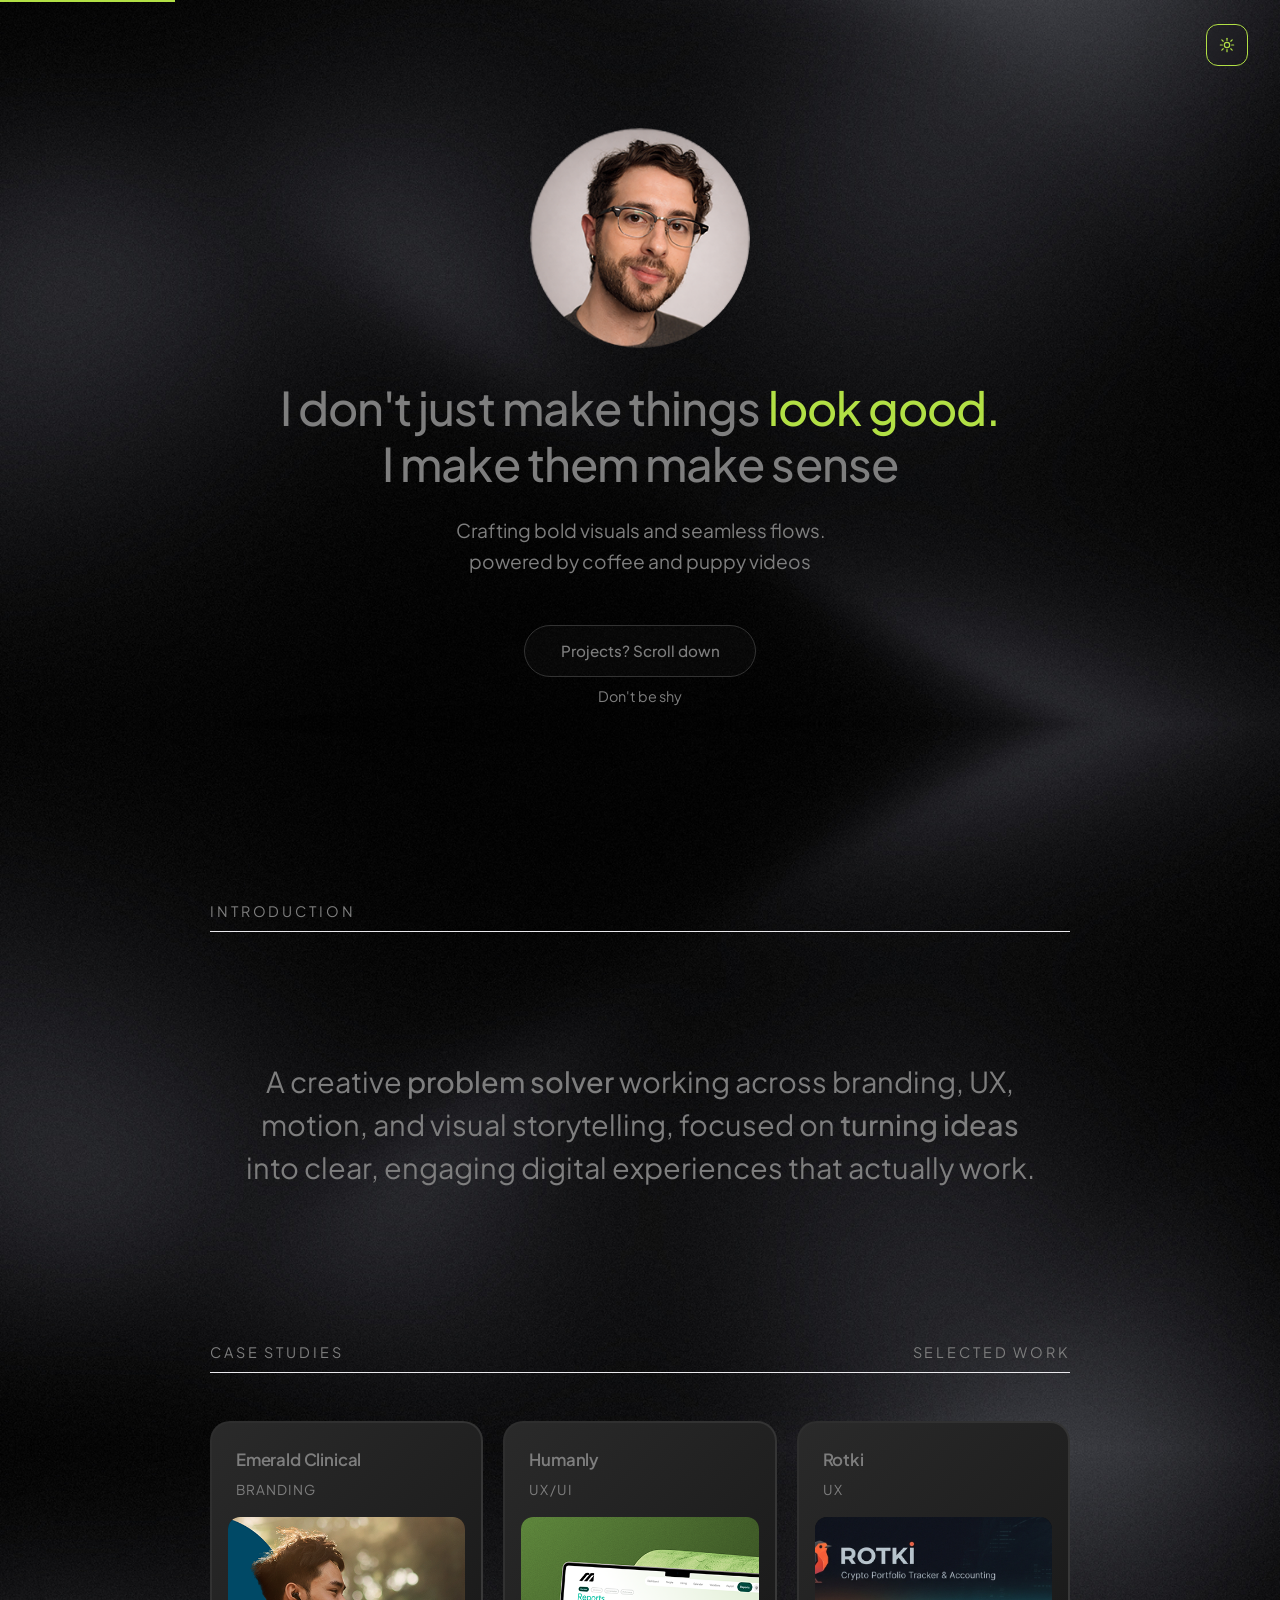
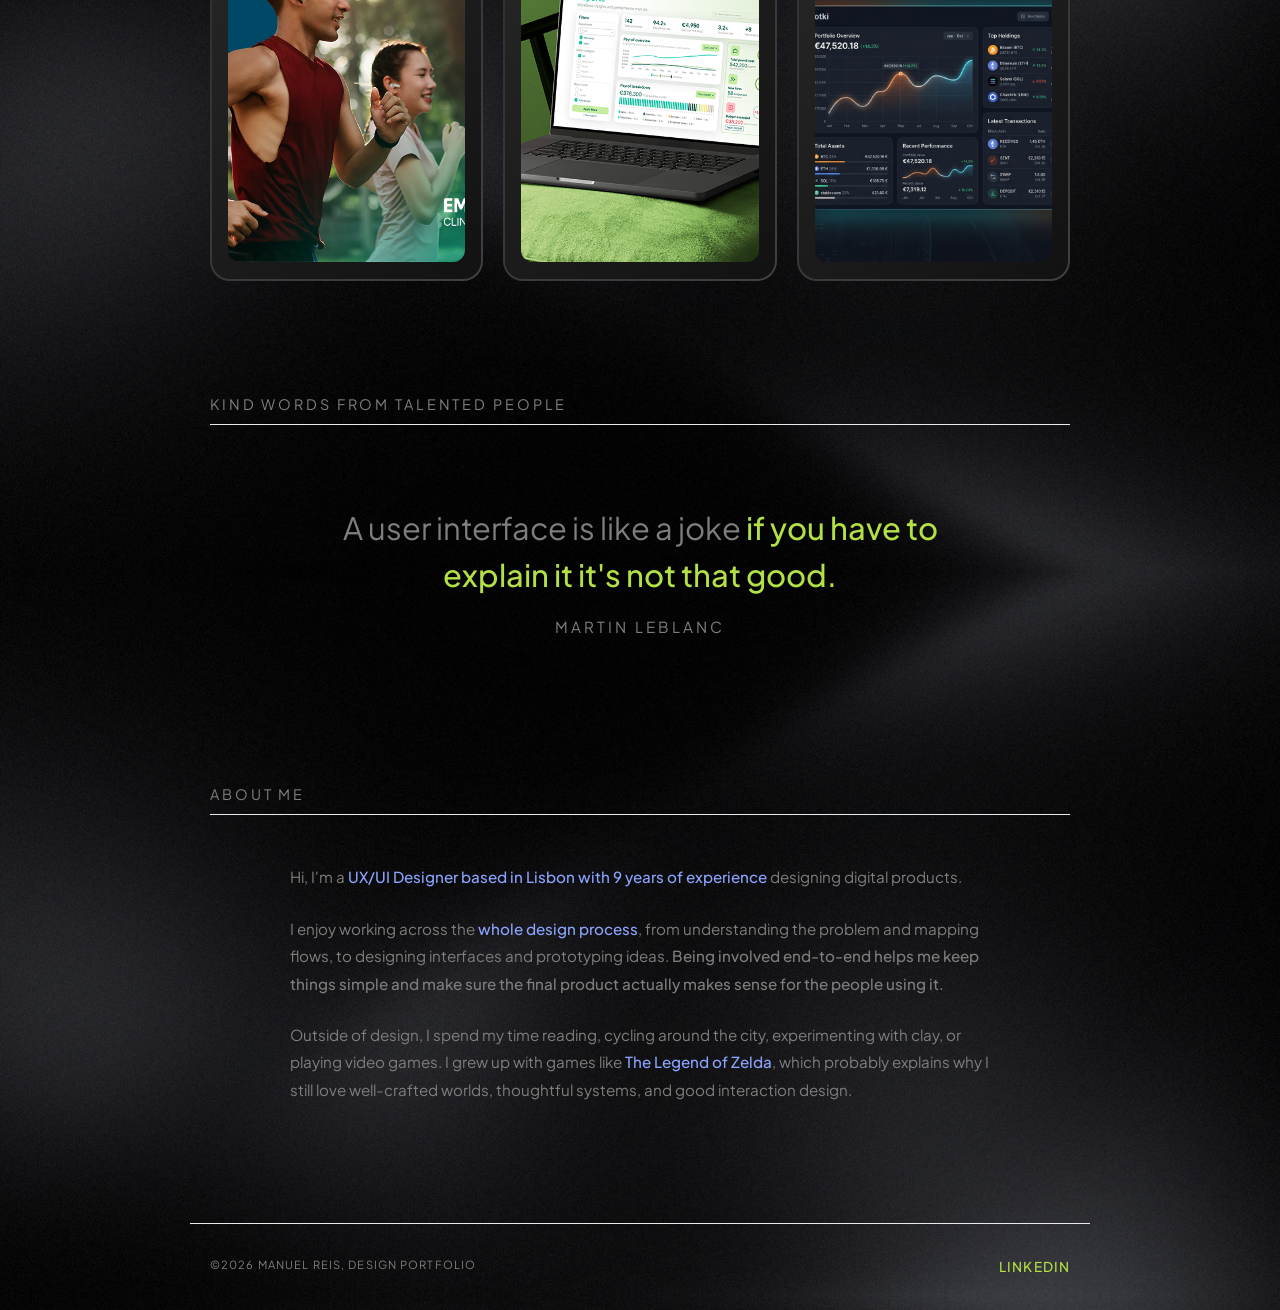
==== commit 283476f9: "Update index.html" ====
--- a/index.html
+++ b/index.html
@@ -5,14 +5,12 @@
     <meta name="viewport" content="width=device-width, initial-scale=1.0">
     <title>Manuel Reis | Design Portfolio</title>
     <link rel="stylesheet" href="style.css">
-    <!-- Fonts -->
     <link href="https://fonts.googleapis.com/css2?family=Plus+Jakarta+Sans:wght@400;500;600;700&display=swap" rel="stylesheet">
     <script src="script.js" defer></script>
 </head>
 <body>
     <a href="#main-content" class="skip-link">Skip to main content</a>
     
-    <!-- Theme Toggle -->
     <div class="theme-toggle-wrapper">
         <button id="theme-toggle" class="theme-btn" aria-label="Switch to light mode" aria-describedby="theme-tooltip">
         <svg class="icon-sun" width="16" height="16" viewBox="0 0 24 24" fill="none" stroke="currentColor" stroke-width="1.8" stroke-linecap="round" stroke-linejoin="round">
@@ -38,7 +36,6 @@
     
     <main id="main-content" class="container">
         
-        <!-- Hero Section -->
         <section class="hero fade-in">
             <a href="#about" style="display: inline-block;">
                 <div class="profile-pic">
@@ -54,14 +51,11 @@
                 powered by coffee and puppy videos
             </p>
             <div class="hero-cta">
-                <a href="#projects" class="btn-pill">
-                    Projects? Scroll down
-                </a>
+                <a href="#projects" class="btn-pill">Projects? Scroll down</a>
                 <span class="btn-caption">Don't be shy</span>
             </div>
         </section>
 
-        <!-- Introduction Section -->
         <section class="introduction fade-in">
             <div class="divider">
                 <span class="divider-text">INTRODUCTION</span>
@@ -71,7 +65,6 @@
             </h2>
         </section>
 
-        <!-- Case Studies Section -->
         <section id="projects" class="case-studies fade-in">
             <div class="divider">
                 <span class="divider-text">CASE STUDIES</span>
@@ -112,10 +105,26 @@
                         <span class="proj-card-cta">View case study</span>
                     </div>
                 </a>
+
+                <!-- Card 3: Rotki -->
+                <a href="rotki.html" class="proj-card" id="card-rotki">
+                    <div class="proj-card-top">
+                        <div class="proj-card-meta">
+                            <h3 class="proj-card-name">Rotki</h3>
+                            <span class="proj-card-cat">UX</span>
+                        </div>
+                    </div>
+                    <div class="proj-card-image">
+                        <img src="assets/Rotki_cover_Homepage.png" alt="Rotki project showcase" class="proj-card-img">
+                    </div>
+                    <div class="proj-card-bottom">
+                        <span class="proj-card-year">2026</span>
+                        <span class="proj-card-cta">View case study</span>
+                    </div>
+                </a>
             </div>
         </section>
 
-        <!-- Quote Section -->
         <section class="quote-section fade-in">
             <div class="divider">
                 <span class="divider-text">KIND WORDS FROM TALENTED PEOPLE</span>
@@ -126,7 +135,6 @@
             <cite class="quote-author">MARTIN LEBLANC</cite>
         </section>
 
-        <!-- About Me Section -->
         <section id="about" class="about-me fade-in">
             <div class="divider">
                 <span class="divider-text">ABOUT ME</span>
@@ -135,9 +143,9 @@
                 <p>
                     Hi, I'm a <span class="text-primary">UX/UI Designer based in Lisbon with 9 years of experience</span> designing digital products.
                 </p>
-                    <p class="intro-paragraph">
-                        I enjoy working across the <span class="text-primary">whole design process</span>, from understanding the problem and mapping flows, to designing interfaces and prototyping ideas. <span class="text-white">Being involved end-to-end helps me keep things simple and make sure the final product actually makes sense for the people using it.</span>
-                    </p>
+                <p class="intro-paragraph">
+                    I enjoy working across the <span class="text-primary">whole design process</span>, from understanding the problem and mapping flows, to designing interfaces and prototyping ideas. <span class="text-white">Being involved end-to-end helps me keep things simple and make sure the final product actually makes sense for the people using it.</span>
+                </p>
                 <p>
                     Outside of design, I spend my time reading, cycling around the city, experimenting with clay, or playing video games. I grew up with games like <span class="text-primary">The Legend of Zelda</span>, which probably explains why I still love well-crafted worlds, thoughtful systems, and good interaction design.
                 </p>
@@ -146,7 +154,6 @@
 
     </main>
 
-    <!-- Footer -->
     <footer class="site-footer fade-in">
         <span class="footer-left">©2026 MANUEL REIS, DESIGN PORTFOLIO</span>
         <a href="https://www.linkedin.com/in/manuel-reis-8537a1b6/" target="_blank" rel="noopener noreferrer" class="footer-right text-green">LINKEDIN</a>
--- a/style.css
+++ b/style.css
@@ -1,839 +1,840 @@
-:root {
-    --bg-color: #050505;
-    --text-main: #7E7E7E;
-    --text-white: #7E7E7E;
-    --text-green: #B2E045; /* Dark mode green */
-    --green-rgb: 178, 224, 69;
-    --primary-color: #8BA4FF; /* Dark mode primary blue */
-    --primary-rgb: 139, 164, 255;
-    --border-color: #333333;
-    
-    --font-sans: 'Plus Jakarta Sans', sans-serif;
-    --font-serif: 'Plus Jakarta Sans', sans-serif;
-}
-
-* {
-    margin: 0;
-    padding: 0;
-    box-sizing: border-box;
-}
-
-html {
-    scroll-behavior: smooth;
-}
-
-body {
-    background-color: var(--bg-color);
-    background-image: url('assets/Home.png');
-    background-size: 100% auto;
-    background-position: top center;
-    background-repeat: no-repeat;
-    color: var(--text-main);
-    font-family: var(--font-sans);
-    line-height: 1.6;
-    overflow-x: hidden;
-    position: relative;
-    -webkit-font-smoothing: antialiased;
-}
-
-/* Background Gradients */
-.background-glow, .background-glow-2 {
-    display: none;
-}
-
-.container {
-    max-width: 900px;
-    margin: 0 auto;
-    padding: 0 20px;
-}
-
-/* Typography Utilities */
-.text-white { color: var(--text-white); font-weight: 500; }
-.text-green { color: var(--text-green); font-weight: 500; }
-.text-primary { color: var(--primary-color); font-weight: 500; }
-.text-muted { color: #7E7E7E; }
-
-/* Dividers */
-.divider {
-    border-bottom: 1.5px solid #eae9ed;
-    margin-bottom: 3rem;
-    position: relative;
-    display: flex;
-    justify-content: space-between;
-    padding-bottom: 0.5rem;
-}
-
-.divider-text {
-    font-size: 0.9rem;
-    letter-spacing: 0.2em;
-    text-transform: uppercase;
-    color: #7E7E7E;
-}
-
-/* Sections Setup */
-section {
-    padding: 6rem 0;
-}
-
-.introduction {
-    padding-bottom: 1rem;
-}
-
-.case-studies {
-    padding-top: 1rem;
-    padding-bottom: 2rem;
-}
-
-/* â”€â”€ New project cards grid â”€â”€ */
-.project-cards-grid {
-    display: grid;
-    grid-template-columns: 1fr 1fr;
-    gap: 1.25rem;
-    align-items: start;
-}
-
-.proj-card {
-    display: flex;
-    flex-direction: column;
-    background: linear-gradient(135deg, #2a2a2a, #121212) padding-box,
-                linear-gradient(135deg, #2d2d2d, #404040) border-box;
-    border: 2.5px solid transparent;
-    border-radius: 20px;
-    overflow: hidden;
-    text-decoration: none;
-    cursor: pointer;
-    transition: transform 0.3s ease, box-shadow 0.3s ease, opacity 0.3s ease, background 0.3s ease;
-    min-height: 460px;
-}
-
-.proj-card:hover {
-    background: linear-gradient(135deg, #2a2a2a, #121212) padding-box,
-                linear-gradient(135deg, var(--primary-color), var(--primary-color)) border-box;
-    transform: translateY(-4px);
-    box-shadow: 0 20px 60px rgba(0,0,0,0.5), 0 0 50px rgba(var(--primary-rgb), 0.35);
-}
-
-.project-cards-grid:hover .proj-card:not(:hover) {
-    opacity: 0.4;
-}
-
-.proj-card-top {
-    padding: 1.5rem 1.5rem 1rem;
-    display: flex;
-    align-items: flex-start;
-    justify-content: space-between;
-}
-
-.proj-card-meta {
-    display: flex;
-    flex-direction: column;
-    gap: 0.3rem;
-}
-
-.proj-card-name {
-    font-size: 1.05rem;
-    font-weight: 600;
-    color: #7E7E7E;
-    letter-spacing: -0.01em;
-    transition: font-size 0.3s ease;
-}
-
-.proj-card:hover .proj-card-name {
-    font-size: 1.35rem;
-    color: var(--primary-color);
-}
-
-.proj-card-cat {
-    font-size: 0.85rem;
-    color: #7E7E7E;
-    letter-spacing: 0.08em;
-    text-transform: uppercase;
-}
-
-.proj-card-image {
-    flex: 1;
-    background: #111;
-    margin: 0 1rem 1rem;
-    border-radius: 12px;
-    min-height: 300px;
-    overflow: hidden;
-    position: relative;
-    transition: background 0.3s ease, margin 0.3s ease;
-}
-
-.proj-card:hover .proj-card-image {
-    background: #141414;
-    margin-bottom: 0;
-}
-
-.proj-card-img {
-    position: absolute;
-    top: 0;
-    left: 0;
-    width: 100%;
-    height: 100%;
-    object-fit: cover;
-    display: block;
-}
-
-
-.proj-card-bottom {
-    padding: 0 1.5rem;
-    display: flex;
-    justify-content: space-between;
-    align-items: center;
-    border-top: 1px solid transparent;
-    margin-top: 0;
-    max-height: 0;
-    opacity: 0;
-    overflow: hidden;
-    transition: max-height 0.4s ease, opacity 0.4s ease, padding 0.4s ease, margin-top 0.4s ease, border-color 0.4s ease;
-}
-
-.proj-card:hover .proj-card-bottom {
-    padding: 1rem 1.5rem;
-    max-height: 80px;
-    opacity: 1;
-    border-top-color: #1a1a1a;
-    margin-top: 1rem;
-}
-
-.proj-card-year {
-    font-size: 0.85rem;
-    color: #7E7E7E;
-    letter-spacing: 0.1em;
-}
-
-.proj-card-cta {
-    display: inline-flex;
-    align-items: center;
-    justify-content: center;
-    font-size: 0.75rem;
-    font-weight: 600;
-    color: #000;
-    background: var(--primary-color);
-    border: none;
-    border-radius: 50px;
-    padding: 0.5rem 1.4rem;
-    letter-spacing: 0.02em;
-    transition: opacity 0.3s ease, transform 0.3s ease;
-}
-
-.proj-card:hover .proj-card-cta {
-    opacity: 0.85;
-}
-
-/* Hero Section */
-.hero {
-    text-align: center;
-    padding: 8rem 0 6rem;
-    display: flex;
-    flex-direction: column;
-    align-items: center;
-}
-
-.profile-pic {
-    width: 220px;
-    height: 220px;
-    border-radius: 50%;
-    overflow: hidden;
-    margin-bottom: 2rem;
-    cursor: pointer;
-}
-
-.profile-pic img {
-    width: 100%;
-    height: 100%;
-    object-fit: cover;
-    transition: transform 0.4s ease;
-}
-
-.profile-pic:hover img {
-    transform: scale(1.15);
-}
-
-.hero-title {
-    font-family: var(--font-sans);
-    font-size: clamp(1.5rem, 4vw, 2.9rem);
-    font-weight: 500;
-    line-height: 1.2;
-    color: var(--text-white);
-    margin-bottom: 1.5rem;
-    letter-spacing: -0.02em;
-}
-
-.hero-line {
-    display: inline-block;
-    transition: transform 0.3s ease;
-}
-
-.hero-line:hover {
-    transform: scale(1.05);
-}
-
-@media (min-width: 768px) {
-    .hero-title {
-        white-space: nowrap;
-    }
-}
-
-/* Liquid Blur Text Effect */
-.interactive-text .word {
-    transition: color 1s ease-out, text-shadow 1s ease-out;
-    cursor: default;
-}
-
-.interactive-text .word:hover {
-    color: var(--text-green);
-    text-shadow: 0 0 15px rgba(var(--green-rgb), 0.8), 0 0 30px rgba(var(--green-rgb), 0.4);
-    transition: color 0.05s ease-in, text-shadow 0.05s ease-in;
-}
-
-.hero-subtitle {
-    font-size: 1.2rem;
-    color: var(--text-main);
-    margin-bottom: 3rem;
-}
-
-.hero-cta {
-    display: flex;
-    flex-direction: column;
-    align-items: center;
-    gap: 0.5rem;
-}
-
-.btn-pill {
-    display: inline-block;
-    padding: 0.8rem 2.2rem;
-    border: 1.5px solid var(--border-color);
-    border-radius: 50px;
-    color: var(--text-white);
-    font-size: 0.95rem;
-    font-weight: 500;
-    text-decoration: none;
-    transition: all 0.3s cubic-bezier(0.25, 0.8, 0.25, 1);
-    background: rgba(255,255,255,0.02);
-}
-
-.btn-pill:hover {
-    background: var(--primary-color);
-    border-color: transparent;
-    color: #000;
-    transform: scale(1.05);
-    box-shadow: 0 0 25px rgba(var(--primary-rgb), 0.5), 0 0 50px rgba(var(--primary-rgb), 0.2); 
-}
-
-.btn-caption {
-    font-size: 0.9rem;
-    color: #7E7E7E;
-}
-
-/* Introduction Section */
-.intro-text {
-    font-family: var(--font-serif);
-    font-size: 1.8rem;
-    line-height: 1.5;
-    font-weight: 400;
-    color: var(--text-main);
-    text-align: center;
-    max-width: 800px;
-    margin: 0 auto;
-    padding: 80px 0 120px;
-    transition: transform 0.3s ease;
-}
-
-.intro-text:hover {
-    transform: scale(1.05);
-}
-
-/* Case Studies */
-.project-list {
-    display: flex;
-    flex-direction: column;
-    gap: 6rem;
-}
-
-/* Clickable project card */
-.project-item--link {
-    display: block;
-    text-decoration: none;
-    color: inherit;
-    cursor: pointer;
-}
-
-.project-item--link:hover .project-images img {
-    box-shadow: 0 0 25px rgba(var(--primary-rgb), 0.4), 0 0 50px rgba(var(--primary-rgb), 0.15);
-}
-
-.project-item--link:hover .project-title {
-    opacity: 0.85;
-}
-
-.project-tag--cta {
-    color: var(--primary-color) !important;
-    border-color: rgba(var(--primary-rgb), 0.4) !important;
-    background: rgba(var(--primary-rgb), 0.06);
-    transition: background 0.3s ease, border-color 0.3s ease;
-}
-
-.project-item--link:hover .project-tag--cta {
-    background: rgba(var(--primary-rgb), 0.12);
-    border-color: rgba(var(--primary-rgb), 0.7) !important;
-}
-
-.project-meta {
-    display: flex;
-    align-items: center;
-    gap: 1rem;
-    margin-bottom: 1.5rem;
-    font-size: 0.75rem;
-    letter-spacing: 0.05em;
-}
-
-.project-year {
-    color: #7E7E7E;
-}
-
-.project-title {
-    font-size: 0.9rem;
-    letter-spacing: 0.1em;
-}
-
-.project-tag {
-    border: 1px solid var(--border-color);
-    padding: 0.2rem 0.6rem;
-    border-radius: 20px;
-    color: #7E7E7E;
-}
-
-.project-images {
-    display: flex;
-    gap: 1.5rem;
-    width: 100%;
-}
-
-.project-images img {
-    border-radius: 12px;
-    object-fit: cover;
-    min-width: 0;
-    max-width: 100%;
-    transition: transform 0.3s cubic-bezier(0.25, 0.8, 0.25, 1), box-shadow 0.3s cubic-bezier(0.25, 0.8, 0.25, 1);
-    position: relative;
-    cursor: pointer;
-}
-
-.project-images img:hover {
-    transform: scale(1.03);
-    box-shadow: 0 0 25px rgba(var(--primary-rgb), 0.5), 0 0 50px rgba(var(--primary-rgb), 0.2);
-    z-index: 10;
-}
-
-/* Emerald Clinical Images */
-.project-list .project-item:nth-child(1) .img-left,
-.project-list .project-item:nth-child(1) .img-right {
-    width: 498px;
-    height: 205px;
-}
-
-/* Humanly Images */
-.project-list .project-item:nth-child(2) .img-left {
-    width: 363px;
-    height: 207px;
-}
-
-.project-list .project-item:nth-child(2) .img-right {
-    width: 617px;
-    height: 207px;
-}
-
-/* Quote Section */
-.quote-section {
-    text-align: center;
-    padding: 5rem 0 3rem;
-}
-
-.quote-text {
-    font-family: var(--font-serif);
-    font-size: calc(1.8rem + 2px);
-    line-height: 1.5;
-    font-weight: 400;
-    color: var(--text-main);
-    margin-bottom: 1rem;
-    margin-top: 5rem; /* added extra space above quote */
-    max-width: 700px;
-    margin-left: auto;
-    margin-right: auto;
-    transition: transform 0.3s ease;
-}
-
-.quote-text:hover {
-    transform: scale(1.05);
-}
-
-.quote-author {
-    font-size: 0.95rem;
-    letter-spacing: 0.2em;
-    color: #7E7E7E;
-    text-transform: uppercase;
-    font-style: normal;
-}
-
-/* About Me Section */
-.about-content {
-    font-size: 0.95rem;
-    line-height: 1.8;
-    max-width: 700px;
-    margin: 0 auto;
-}
-
-.about-content p {
-    margin-bottom: 1.5rem;
-}
-
-/* Footer */
-.site-footer {
-    border-top: 1.5px solid #eae9ed;
-    padding: 2rem 20px;
-    display: flex;
-    justify-content: space-between;
-    font-size: 0.7rem;
-    letter-spacing: 0.1em;
-    color: #7E7E7E;
-    max-width: 900px;
-    margin: 0 auto;
-}
-
-.site-footer .footer-right {
-    font-size: 0.85rem;
-    color: var(--text-green);
-    text-decoration: none;
-    display: inline-block;
-    transition: transform 0.3s ease;
-}
-
-.site-footer .footer-right:hover {
-    transform: scale(1.1);
-}
-
-
-/* Animations */
-.fade-in {
-    opacity: 0;
-    transform: translateY(20px);
-    transition: opacity 0.8s ease-out, transform 0.8s ease-out;
-}
-
-.fade-in.visible {
-    opacity: 1;
-    transform: translateY(0);
-}
-
-/* Responsive */
-@media (max-width: 768px) {
-    .project-images {
-        flex-direction: column;
-    }
-    .project-images .img-left,
-    .project-images .img-right {
-        height: 200px;
-    }
-    .intro-text, .quote-text {
-        font-size: 1.4rem;
-    }
-    .hero-title {
-        font-size: 1.8rem;
-    }
-    .project-cards-grid {
-        grid-template-columns: 1fr;
-    }
-}
-
-/* ============================================
-   THEME TOGGLE BUTTON
-   ============================================ */
-.theme-btn {
-    position: fixed;
-    top: 1.5rem;
-    right: 2rem;
-    z-index: 300;
-    width: 42px;
-    height: 42px;
-    border-radius: 12px;
-    border: 1px solid var(--text-green);
-    background: transparent;
-    backdrop-filter: blur(10px);
-    -webkit-backdrop-filter: blur(10px);
-    display: flex;
-    align-items: center;
-    justify-content: center;
-    cursor: pointer;
-    color: var(--text-green);
-    transition: border-color 0.25s ease, background 0.25s ease, color 0.25s ease, transform 0.2s ease;
-}
-
-.theme-btn:hover {
-    border-color: var(--text-green);
-    background: rgba(var(--green-rgb), 0.08);
-    color: var(--text-green);
-    transform: scale(1.05);
-}
-
-.theme-btn svg {
-    display: block;
-    flex-shrink: 0;
-}
-
-/* ============================================
-   LIGHT MODE â€” Home Page
-   ============================================ */
-body.light-mode {
-    --bg-color: #f7f7f5;
-    --text-main: #222428;
-    --text-white: #222428;
-    --text-green: #c8f55a; /* Light mode green */
-    --green-rgb: 200, 245, 90;
-    --primary-color: #4a6ffe; /* Light mode primary blue */
-    --primary-rgb: 74, 111, 254;
-    --border-color: #e5e5e5;
-    background-color: #f7f7f5;
-    background-image: url('assets/Light mode background.png');
-    background-size: 100% auto;
-    background-position: top center;
-    background-repeat: no-repeat;
-    color: #222428;
-}
-
-/* Theme button in light mode */
-.light-mode .theme-btn {
-    border-color: var(--primary-color);
-    background: transparent;
-    color: var(--primary-color);
-}
-
-.light-mode .theme-btn:hover {
-    border-color: var(--primary-color);
-    background: rgba(var(--primary-rgb), 0.08);
-    color: var(--primary-color);
-}
-
-/* Dividers */
-.light-mode .divider {
-    border-bottom: 1.5px solid #808f98;
-}
-
-.light-mode .divider-text {
-    color: #222428;
-}
-
-/* Hero */
-.light-mode .hero-title {
-    color: #222428;
-}
-
-.light-mode .hero-subtitle {
-    color: #222428;
-}
-
-.light-mode .btn-pill {
-    border: 1.5px solid #808f98;
-    color: #222428;
-    background: rgba(0,0,0,0.02);
-}
-
-.light-mode .btn-pill:hover {
-    background: var(--primary-color);
-    border-color: transparent;
-    color: #fff;
-    box-shadow: 0 0 20px rgba(var(--primary-rgb), 0.2);
-}
-
-.light-mode .btn-caption {
-    color: #c0c0c0;
-}
-
-/* Text utilities */
-.light-mode .text-white { color: #222428; }
-.light-mode .text-primary { color: var(--primary-color); }
-.light-mode .text-muted { color: #c0c0c0; }
-
-/* Intro */
-.light-mode .intro-text {
-    color: #222428;
-}
-
-/* Project cards */
-.light-mode .proj-card {
-    background: #ffffff;
-    border-color: #ebebeb;
-    box-shadow: 0 2px 12px rgba(0,0,0,0.06);
-}
-
-.light-mode .proj-card:hover {
-    border-color: var(--primary-color);
-    box-shadow: 0 16px 48px rgba(0,0,0,0.1), 0 0 40px rgba(var(--primary-rgb), 0.35);
-}
-
-.light-mode .proj-card-name {
-    color: #222428;
-}
-
-.light-mode .proj-card-cat {
-    color: #222428;
-}
-
-.light-mode .proj-card-image {
-    background: #f3f4f6;
-}
-
-.light-mode .proj-card:hover .proj-card-image {
-    background: #eef0f2;
-}
-
-
-
-.light-mode .proj-card-bottom {
-    border-top-color: transparent;
-}
-
-.light-mode .proj-card:hover .proj-card-bottom {
-    border-top-color: #f0f0f0;
-}
-
-.light-mode .proj-card-year {
-    color: #222428;
-}
-
-.light-mode .proj-card-cta {
-    color: #ffffff;
-    background: var(--primary-color);
-    border: none;
-}
-
-.light-mode .proj-card:hover .proj-card-cta {
-    opacity: 0.85;
-}
-
-/* Quote */
-.light-mode .quote-text {
-    color: #222428;
-}
-
-.light-mode .text-green {
-    color: #8ebc0f;
-}
-
-.light-mode .quote-author {
-    color: #222428;
-}
-
-/* About */
-.light-mode .about-content p {
-    color: #222428;
-}
-
-/* Footer */
-.light-mode .site-footer {
-    border-top: 1.5px solid #808f98;
-    color: #222428;
-}
-
-.light-mode .site-footer a {
-    color: #8ebc0f;
-}
-
-/* Interactive text hover */
-.light-mode .interactive-text .word:hover {
-    color: var(--text-green);
-    text-shadow: 0 0 12px rgba(var(--green-rgb), 0.5);
-}
-
-/* ============================================
-   ACCESSIBILITY IMPROVEMENTS
-   ============================================ */
-.skip-link {
-    position: absolute;
-    top: -40px;
-    left: 0;
-    background: var(--text-green);
-    color: #000;
-    padding: 8px;
-    z-index: 1000;
-    transition: top 0.3s;
-    text-decoration: none;
-    font-weight: bold;
-}
-
-.skip-link:focus {
-    top: 0;
-}
-
-.sr-only {
-    position: absolute;
-    width: 1px;
-    height: 1px;
-    padding: 0;
-    margin: -1px;
-    overflow: hidden;
-    clip: rect(0, 0, 0, 0);
-    white-space: nowrap;
-    border-width: 0;
-}
-
-*:focus-visible {
-    outline: 2px solid var(--text-green) !important;
-    outline-offset: 2px !important;
-}
-
-.theme-toggle-wrapper {
-    position: fixed;
-    top: 1.5rem;
-    right: 2rem;
-    z-index: 300;
-}
-
-.theme-toggle-wrapper .theme-btn {
-    position: relative;
-    top: auto;
-    right: auto;
-}
-
-.icon-tooltip {
-    position: absolute;
-    top: 130%;
-    right: 0;
-    background: #222;
-    color: #fff;
-    padding: 0.5rem 0.8rem;
-    font-size: 0.75rem;
-    border-radius: 6px;
-    white-space: nowrap;
-    opacity: 0;
-    visibility: hidden;
-    transition: opacity 0.2s ease, visibility 0.2s ease;
-    transition-delay: 0s;
-    pointer-events: none;
-    border: 1px solid #333;
-}
-
-.theme-toggle-wrapper:hover .icon-tooltip,
-.theme-btn:focus-visible + .icon-tooltip {
-    opacity: 1;
-    visibility: visible;
-    transition-delay: 300ms;
-}
-
-.light-mode .icon-tooltip {
-    background: #fff;
-    color: #000;
-    border-color: #ddd;
-}
-
-@media (prefers-reduced-motion: reduce) {
-    *, *::before, *::after {
-        animation-duration: 0.01ms !important;
-        animation-iteration-count: 1 !important;
-        transition-duration: 0.01ms !important;
-        scroll-behavior: auto !important;
-    }
-}
-
+:root {
+    --bg-color: #050505;
+    --text-main: #7E7E7E;
+    --text-white: #7E7E7E;
+    --text-green: #B2E045; /* Dark mode green */
+    --green-rgb: 178, 224, 69;
+    --primary-color: #8BA4FF; /* Dark mode primary blue */
+    --primary-rgb: 139, 164, 255;
+    --border-color: #333333;
+    
+    --font-sans: 'Plus Jakarta Sans', sans-serif;
+    --font-serif: 'Plus Jakarta Sans', sans-serif;
+}
+
+* {
+    margin: 0;
+    padding: 0;
+    box-sizing: border-box;
+}
+
+html {
+    scroll-behavior: smooth;
+}
+
+body {
+    background-color: var(--bg-color);
+    background-image: url('assets/Home.png');
+    background-size: 100% auto;
+    background-position: top center;
+    background-repeat: no-repeat;
+    color: var(--text-main);
+    font-family: var(--font-sans);
+    line-height: 1.6;
+    overflow-x: hidden;
+    position: relative;
+    -webkit-font-smoothing: antialiased;
+}
+
+/* Background Gradients */
+.background-glow, .background-glow-2 {
+    display: none;
+}
+
+.container {
+    max-width: 900px;
+    margin: 0 auto;
+    padding: 0 20px;
+}
+
+/* Typography Utilities */
+.text-white { color: var(--text-white); font-weight: 500; }
+.text-green { color: var(--text-green); font-weight: 500; }
+.text-primary { color: var(--primary-color); font-weight: 500; }
+.text-muted { color: #7E7E7E; }
+
+/* Dividers */
+.divider {
+    border-bottom: 1.5px solid #eae9ed;
+    margin-bottom: 3rem;
+    position: relative;
+    display: flex;
+    justify-content: space-between;
+    padding-bottom: 0.5rem;
+}
+
+.divider-text {
+    font-size: 0.9rem;
+    letter-spacing: 0.2em;
+    text-transform: uppercase;
+    color: #7E7E7E;
+}
+
+/* Sections Setup */
+section {
+    padding: 6rem 0;
+}
+
+.introduction {
+    padding-bottom: 1rem;
+}
+
+.case-studies {
+    padding-top: 1rem;
+    padding-bottom: 2rem;
+}
+
+/* â”€â”€ New project cards grid â”€â”€ */
+.project-cards-grid {
+    display: grid;
+    grid-template-columns: repeat(3, 1fr);
+    gap: 1.25rem;
+    align-items: start;
+}
+
+
+
+.proj-card {
+    display: flex;
+    flex-direction: column;
+    background: linear-gradient(135deg, #2a2a2a, #121212) padding-box,
+                linear-gradient(135deg, #2d2d2d, #404040) border-box;
+    border: 2.5px solid transparent;
+    border-radius: 20px;
+    overflow: hidden;
+    text-decoration: none;
+    cursor: pointer;
+    transition: transform 0.3s ease, box-shadow 0.3s ease, opacity 0.3s ease, background 0.3s ease;
+    min-height: 460px;
+}
+
+.proj-card:hover {
+    background: linear-gradient(135deg, #2a2a2a, #121212) padding-box,
+                linear-gradient(135deg, var(--primary-color), var(--primary-color)) border-box;
+    transform: translateY(-4px);
+    box-shadow: 0 20px 60px rgba(0,0,0,0.5), 0 0 50px rgba(var(--primary-rgb), 0.35);
+}
+
+.project-cards-grid:hover .proj-card:not(:hover) {
+    opacity: 0.4;
+}
+
+.proj-card-top {
+    padding: 1.5rem 1.5rem 1rem;
+    display: flex;
+    align-items: flex-start;
+    justify-content: space-between;
+}
+
+.proj-card-meta {
+    display: flex;
+    flex-direction: column;
+    gap: 0.3rem;
+}
+
+.proj-card-name {
+    font-size: 1.05rem;
+    font-weight: 600;
+    color: #7E7E7E;
+    letter-spacing: -0.01em;
+    transition: font-size 0.3s ease;
+}
+
+.proj-card:hover .proj-card-name {
+    font-size: 1.35rem;
+    color: var(--primary-color);
+}
+
+.proj-card-cat {
+    font-size: 0.85rem;
+    color: #7E7E7E;
+    letter-spacing: 0.08em;
+    text-transform: uppercase;
+}
+
+.proj-card-image {
+    flex: 1;
+    background: #111;
+    margin: 0 1rem 1rem;
+    border-radius: 12px;
+    min-height: 300px;
+    overflow: hidden;
+    position: relative;
+    transition: background 0.3s ease, margin 0.3s ease;
+}
+
+.proj-card:hover .proj-card-image {
+    background: #141414;
+    margin-bottom: 0;
+}
+
+.proj-card-img {
+    position: absolute;
+    top: 0;
+    left: 0;
+    width: 100%;
+    height: 100%;
+    object-fit: cover;
+    display: block;
+}
+
+
+.proj-card-bottom {
+    padding: 0 1.5rem;
+    display: flex;
+    justify-content: space-between;
+    align-items: center;
+    border-top: 1px solid transparent;
+    margin-top: 0;
+    max-height: 0;
+    opacity: 0;
+    overflow: hidden;
+    transition: max-height 0.4s ease, opacity 0.4s ease, padding 0.4s ease, margin-top 0.4s ease, border-color 0.4s ease;
+}
+
+.proj-card:hover .proj-card-bottom {
+    padding: 1rem 1.5rem;
+    max-height: 80px;
+    opacity: 1;
+    border-top-color: #1a1a1a;
+    margin-top: 1rem;
+}
+
+.proj-card-year {
+    font-size: 0.85rem;
+    color: #7E7E7E;
+    letter-spacing: 0.1em;
+}
+
+.proj-card-cta {
+    display: inline-flex;
+    align-items: center;
+    justify-content: center;
+    font-size: 0.75rem;
+    font-weight: 600;
+    color: #000;
+    background: var(--primary-color);
+    border: none;
+    border-radius: 50px;
+    padding: 0.5rem 1.4rem;
+    letter-spacing: 0.02em;
+    transition: opacity 0.3s ease, transform 0.3s ease;
+}
+
+.proj-card:hover .proj-card-cta {
+    opacity: 0.85;
+}
+
+/* Hero Section */
+.hero {
+    text-align: center;
+    padding: 8rem 0 6rem;
+    display: flex;
+    flex-direction: column;
+    align-items: center;
+}
+
+.profile-pic {
+    width: 220px;
+    height: 220px;
+    border-radius: 50%;
+    overflow: hidden;
+    margin-bottom: 2rem;
+    cursor: pointer;
+}
+
+.profile-pic img {
+    width: 100%;
+    height: 100%;
+    object-fit: cover;
+    transition: transform 0.4s ease;
+}
+
+.profile-pic:hover img {
+    transform: scale(1.15);
+}
+
+.hero-title {
+    font-family: var(--font-sans);
+    font-size: clamp(1.5rem, 4vw, 2.9rem);
+    font-weight: 500;
+    line-height: 1.2;
+    color: var(--text-white);
+    margin-bottom: 1.5rem;
+    letter-spacing: -0.02em;
+}
+
+.hero-line {
+    display: inline-block;
+    transition: transform 0.3s ease;
+}
+
+.hero-line:hover {
+    transform: scale(1.05);
+}
+
+@media (min-width: 768px) {
+    .hero-title {
+        white-space: nowrap;
+    }
+}
+
+/* Liquid Blur Text Effect */
+.interactive-text .word {
+    transition: color 1s ease-out, text-shadow 1s ease-out;
+    cursor: default;
+}
+
+.interactive-text .word:hover {
+    color: var(--text-green);
+    text-shadow: 0 0 15px rgba(var(--green-rgb), 0.8), 0 0 30px rgba(var(--green-rgb), 0.4);
+    transition: color 0.05s ease-in, text-shadow 0.05s ease-in;
+}
+
+.hero-subtitle {
+    font-size: 1.2rem;
+    color: var(--text-main);
+    margin-bottom: 3rem;
+}
+
+.hero-cta {
+    display: flex;
+    flex-direction: column;
+    align-items: center;
+    gap: 0.5rem;
+}
+
+.btn-pill {
+    display: inline-block;
+    padding: 0.8rem 2.2rem;
+    border: 1.5px solid var(--border-color);
+    border-radius: 50px;
+    color: var(--text-white);
+    font-size: 0.95rem;
+    font-weight: 500;
+    text-decoration: none;
+    transition: all 0.3s cubic-bezier(0.25, 0.8, 0.25, 1);
+    background: rgba(255,255,255,0.02);
+}
+
+.btn-pill:hover {
+    background: var(--primary-color);
+    border-color: transparent;
+    color: #000;
+    transform: scale(1.05);
+    box-shadow: 0 0 25px rgba(var(--primary-rgb), 0.5), 0 0 50px rgba(var(--primary-rgb), 0.2); 
+}
+
+.btn-caption {
+    font-size: 0.9rem;
+    color: #7E7E7E;
+}
+
+/* Introduction Section */
+.intro-text {
+    font-family: var(--font-serif);
+    font-size: 1.8rem;
+    line-height: 1.5;
+    font-weight: 400;
+    color: var(--text-main);
+    text-align: center;
+    max-width: 800px;
+    margin: 0 auto;
+    padding: 80px 0 120px;
+    transition: transform 0.3s ease;
+}
+
+.intro-text:hover {
+    transform: scale(1.05);
+}
+
+/* Case Studies */
+.project-list {
+    display: flex;
+    flex-direction: column;
+    gap: 6rem;
+}
+
+/* Clickable project card */
+.project-item--link {
+    display: block;
+    text-decoration: none;
+    color: inherit;
+    cursor: pointer;
+}
+
+.project-item--link:hover .project-images img {
+    box-shadow: 0 0 25px rgba(var(--primary-rgb), 0.4), 0 0 50px rgba(var(--primary-rgb), 0.15);
+}
+
+.project-item--link:hover .project-title {
+    opacity: 0.85;
+}
+
+.project-tag--cta {
+    color: var(--primary-color) !important;
+    border-color: rgba(var(--primary-rgb), 0.4) !important;
+    background: rgba(var(--primary-rgb), 0.06);
+    transition: background 0.3s ease, border-color 0.3s ease;
+}
+
+.project-item--link:hover .project-tag--cta {
+    background: rgba(var(--primary-rgb), 0.12);
+    border-color: rgba(var(--primary-rgb), 0.7) !important;
+}
+
+.project-meta {
+    display: flex;
+    align-items: center;
+    gap: 1rem;
+    margin-bottom: 1.5rem;
+    font-size: 0.75rem;
+    letter-spacing: 0.05em;
+}
+
+.project-year {
+    color: #7E7E7E;
+}
+
+.project-title {
+    font-size: 0.9rem;
+    letter-spacing: 0.1em;
+}
+
+.project-tag {
+    border: 1px solid var(--border-color);
+    padding: 0.2rem 0.6rem;
+    border-radius: 20px;
+    color: #7E7E7E;
+}
+
+.project-images {
+    display: flex;
+    gap: 1.5rem;
+    width: 100%;
+}
+
+.project-images img {
+    border-radius: 12px;
+    object-fit: cover;
+    min-width: 0;
+    max-width: 100%;
+    transition: transform 0.3s cubic-bezier(0.25, 0.8, 0.25, 1), box-shadow 0.3s cubic-bezier(0.25, 0.8, 0.25, 1);
+    position: relative;
+    cursor: pointer;
+}
+
+.project-images img:hover {
+    transform: scale(1.03);
+    box-shadow: 0 0 25px rgba(var(--primary-rgb), 0.5), 0 0 50px rgba(var(--primary-rgb), 0.2);
+    z-index: 10;
+}
+
+/* Emerald Clinical Images */
+.project-list .project-item:nth-child(1) .img-left,
+.project-list .project-item:nth-child(1) .img-right {
+    width: 498px;
+    height: 205px;
+}
+
+/* Humanly Images */
+.project-list .project-item:nth-child(2) .img-left {
+    width: 363px;
+    height: 207px;
+}
+
+.project-list .project-item:nth-child(2) .img-right {
+    width: 617px;
+    height: 207px;
+}
+
+/* Quote Section */
+.quote-section {
+    text-align: center;
+    padding: 5rem 0 3rem;
+}
+
+.quote-text {
+    font-family: var(--font-serif);
+    font-size: calc(1.8rem + 2px);
+    line-height: 1.5;
+    font-weight: 400;
+    color: var(--text-main);
+    margin-bottom: 1rem;
+    margin-top: 5rem; /* added extra space above quote */
+    max-width: 700px;
+    margin-left: auto;
+    margin-right: auto;
+    transition: transform 0.3s ease;
+}
+
+.quote-text:hover {
+    transform: scale(1.05);
+}
+
+.quote-author {
+    font-size: 0.95rem;
+    letter-spacing: 0.2em;
+    color: #7E7E7E;
+    text-transform: uppercase;
+    font-style: normal;
+}
+
+/* About Me Section */
+.about-content {
+    font-size: 0.95rem;
+    line-height: 1.8;
+    max-width: 700px;
+    margin: 0 auto;
+}
+
+.about-content p {
+    margin-bottom: 1.5rem;
+}
+
+/* Footer */
+.site-footer {
+    border-top: 1.5px solid #eae9ed;
+    padding: 2rem 20px;
+    display: flex;
+    justify-content: space-between;
+    font-size: 0.7rem;
+    letter-spacing: 0.1em;
+    color: #7E7E7E;
+    max-width: 900px;
+    margin: 0 auto;
+}
+
+.site-footer .footer-right {
+    font-size: 0.85rem;
+    color: var(--text-green);
+    text-decoration: none;
+    display: inline-block;
+    transition: transform 0.3s ease;
+}
+
+.site-footer .footer-right:hover {
+    transform: scale(1.1);
+}
+
+
+/* Animations */
+.fade-in {
+    opacity: 0;
+    transform: translateY(20px);
+    transition: opacity 0.8s ease-out, transform 0.8s ease-out;
+}
+
+.fade-in.visible {
+    opacity: 1;
+    transform: translateY(0);
+}
+
+/* Responsive */
+@media (max-width: 768px) {
+    .project-images {
+        flex-direction: column;
+    }
+    .project-images .img-left,
+    .project-images .img-right {
+        height: 200px;
+    }
+    .intro-text, .quote-text {
+        font-size: 1.4rem;
+    }
+    .hero-title {
+        font-size: 1.8rem;
+    }
+    .project-cards-grid {
+        grid-template-columns: 1fr;
+    }
+}
+
+/* ============================================
+   THEME TOGGLE BUTTON
+   ============================================ */
+.theme-btn {
+    position: fixed;
+    top: 1.5rem;
+    right: 2rem;
+    z-index: 300;
+    width: 42px;
+    height: 42px;
+    border-radius: 12px;
+    border: 1px solid var(--text-green);
+    background: transparent;
+    backdrop-filter: blur(10px);
+    -webkit-backdrop-filter: blur(10px);
+    display: flex;
+    align-items: center;
+    justify-content: center;
+    cursor: pointer;
+    color: var(--text-green);
+    transition: border-color 0.25s ease, background 0.25s ease, color 0.25s ease, transform 0.2s ease;
+}
+
+.theme-btn:hover {
+    border-color: var(--text-green);
+    background: rgba(var(--green-rgb), 0.08);
+    color: var(--text-green);
+    transform: scale(1.05);
+}
+
+.theme-btn svg {
+    display: block;
+    flex-shrink: 0;
+}
+
+/* ============================================
+   LIGHT MODE â€” Home Page
+   ============================================ */
+body.light-mode {
+    --bg-color: #f7f7f5;
+    --text-main: #222428;
+    --text-white: #222428;
+    --text-green: #c8f55a; /* Light mode green */
+    --green-rgb: 200, 245, 90;
+    --primary-color: #4a6ffe; /* Light mode primary blue */
+    --primary-rgb: 74, 111, 254;
+    --border-color: #e5e5e5;
+    background-color: #f7f7f5;
+    background-image: url('assets/Light mode background.png');
+    background-size: 100% auto;
+    background-position: top center;
+    background-repeat: no-repeat;
+    color: #222428;
+}
+
+/* Theme button in light mode */
+.light-mode .theme-btn {
+    border-color: var(--primary-color);
+    background: transparent;
+    color: var(--primary-color);
+}
+
+.light-mode .theme-btn:hover {
+    border-color: var(--primary-color);
+    background: rgba(var(--primary-rgb), 0.08);
+    color: var(--primary-color);
+}
+
+/* Dividers */
+.light-mode .divider {
+    border-bottom: 1.5px solid #808f98;
+}
+
+.light-mode .divider-text {
+    color: #222428;
+}
+
+/* Hero */
+.light-mode .hero-title {
+    color: #222428;
+}
+
+.light-mode .hero-subtitle {
+    color: #222428;
+}
+
+.light-mode .btn-pill {
+    border: 1.5px solid #808f98;
+    color: #222428;
+    background: rgba(0,0,0,0.02);
+}
+
+.light-mode .btn-pill:hover {
+    background: var(--primary-color);
+    border-color: transparent;
+    color: #fff;
+    box-shadow: 0 0 20px rgba(var(--primary-rgb), 0.2);
+}
+
+.light-mode .btn-caption {
+    color: #c0c0c0;
+}
+
+/* Text utilities */
+.light-mode .text-white { color: #222428; }
+.light-mode .text-primary { color: var(--primary-color); }
+.light-mode .text-muted { color: #c0c0c0; }
+
+/* Intro */
+.light-mode .intro-text {
+    color: #222428;
+}
+
+/* Project cards */
+.light-mode .proj-card {
+    background: #ffffff;
+    border-color: #ebebeb;
+    box-shadow: 0 2px 12px rgba(0,0,0,0.06);
+}
+
+.light-mode .proj-card:hover {
+    border-color: var(--primary-color);
+    box-shadow: 0 16px 48px rgba(0,0,0,0.1), 0 0 40px rgba(var(--primary-rgb), 0.35);
+}
+
+.light-mode .proj-card-name {
+    color: #222428;
+}
+
+.light-mode .proj-card-cat {
+    color: #222428;
+}
+
+.light-mode .proj-card-image {
+    background: #f3f4f6;
+}
+
+.light-mode .proj-card:hover .proj-card-image {
+    background: #eef0f2;
+}
+
+
+
+.light-mode .proj-card-bottom {
+    border-top-color: transparent;
+}
+
+.light-mode .proj-card:hover .proj-card-bottom {
+    border-top-color: #f0f0f0;
+}
+
+.light-mode .proj-card-year {
+    color: #222428;
+}
+
+.light-mode .proj-card-cta {
+    color: #ffffff;
+    background: var(--primary-color);
+    border: none;
+}
+
+.light-mode .proj-card:hover .proj-card-cta {
+    opacity: 0.85;
+}
+
+/* Quote */
+.light-mode .quote-text {
+    color: #222428;
+}
+
+.light-mode .text-green {
+    color: #8ebc0f;
+}
+
+.light-mode .quote-author {
+    color: #222428;
+}
+
+/* About */
+.light-mode .about-content p {
+    color: #222428;
+}
+
+/* Footer */
+.light-mode .site-footer {
+    border-top: 1.5px solid #808f98;
+    color: #222428;
+}
+
+.light-mode .site-footer a {
+    color: #8ebc0f;
+}
+
+/* Interactive text hover */
+.light-mode .interactive-text .word:hover {
+    color: var(--text-green);
+    text-shadow: 0 0 12px rgba(var(--green-rgb), 0.5);
+}
+
+/* ============================================
+   ACCESSIBILITY IMPROVEMENTS
+   ============================================ */
+.skip-link {
+    position: absolute;
+    top: -40px;
+    left: 0;
+    background: var(--text-green);
+    color: #000;
+    padding: 8px;
+    z-index: 1000;
+    transition: top 0.3s;
+    text-decoration: none;
+    font-weight: bold;
+}
+
+.skip-link:focus {
+    top: 0;
+}
+
+.sr-only {
+    position: absolute;
+    width: 1px;
+    height: 1px;
+    padding: 0;
+    margin: -1px;
+    overflow: hidden;
+    clip: rect(0, 0, 0, 0);
+    white-space: nowrap;
+    border-width: 0;
+}
+
+*:focus-visible {
+    outline: 2px solid var(--text-green) !important;
+    outline-offset: 2px !important;
+}
+
+.theme-toggle-wrapper {
+    position: fixed;
+    top: 1.5rem;
+    right: 2rem;
+    z-index: 300;
+}
+
+.theme-toggle-wrapper .theme-btn {
+    position: relative;
+    top: auto;
+    right: auto;
+}
+
+.icon-tooltip {
+    position: absolute;
+    top: 130%;
+    right: 0;
+    background: #222;
+    color: #fff;
+    padding: 0.5rem 0.8rem;
+    font-size: 0.75rem;
+    border-radius: 6px;
+    white-space: nowrap;
+    opacity: 0;
+    visibility: hidden;
+    transition: opacity 0.2s ease, visibility 0.2s ease;
+    transition-delay: 0s;
+    pointer-events: none;
+    border: 1px solid #333;
+}
+
+.theme-toggle-wrapper:hover .icon-tooltip,
+.theme-btn:focus-visible + .icon-tooltip {
+    opacity: 1;
+    visibility: visible;
+    transition-delay: 300ms;
+}
+
+.light-mode .icon-tooltip {
+    background: #fff;
+    color: #000;
+    border-color: #ddd;
+}
+
+@media (prefers-reduced-motion: reduce) {
+    *, *::before, *::after {
+        animation-duration: 0.01ms !important;
+        animation-iteration-count: 1 !important;
+        transition-duration: 0.01ms !important;
+        scroll-behavior: auto !important;
+    }
+}
